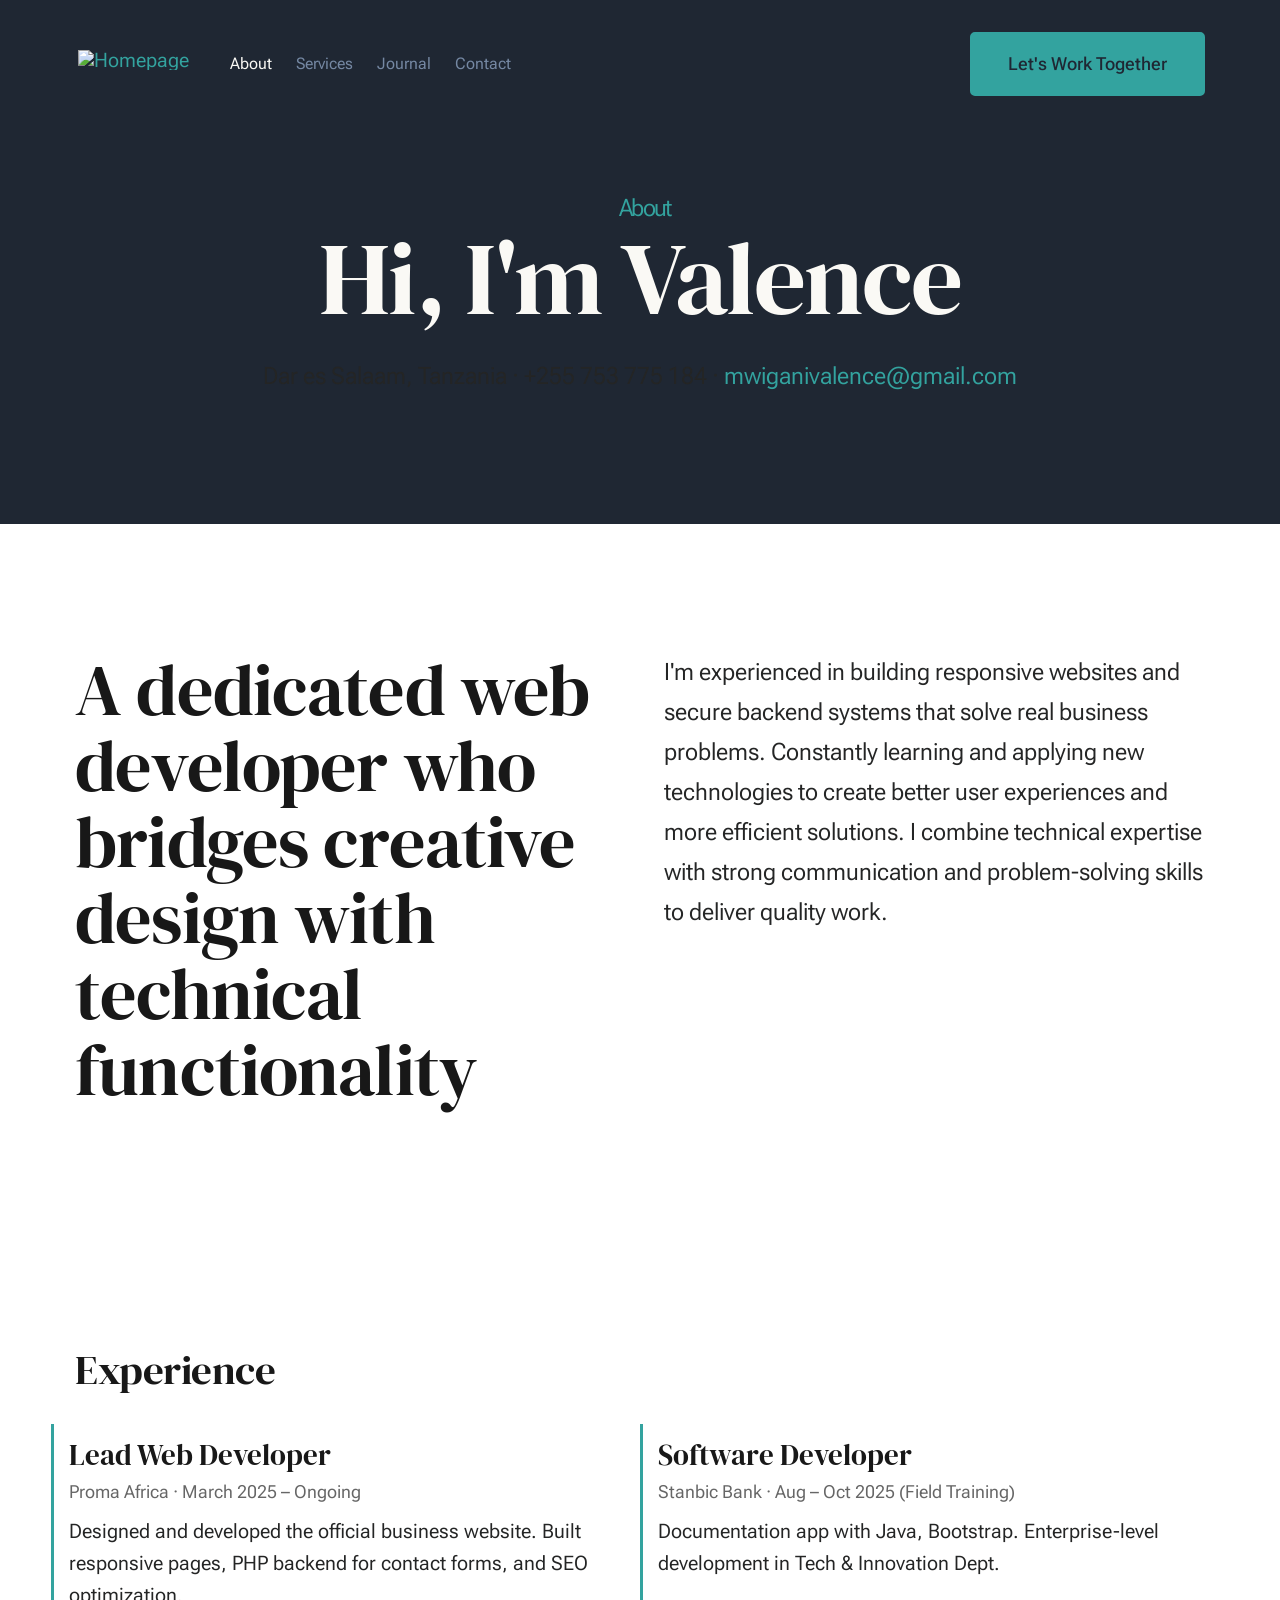
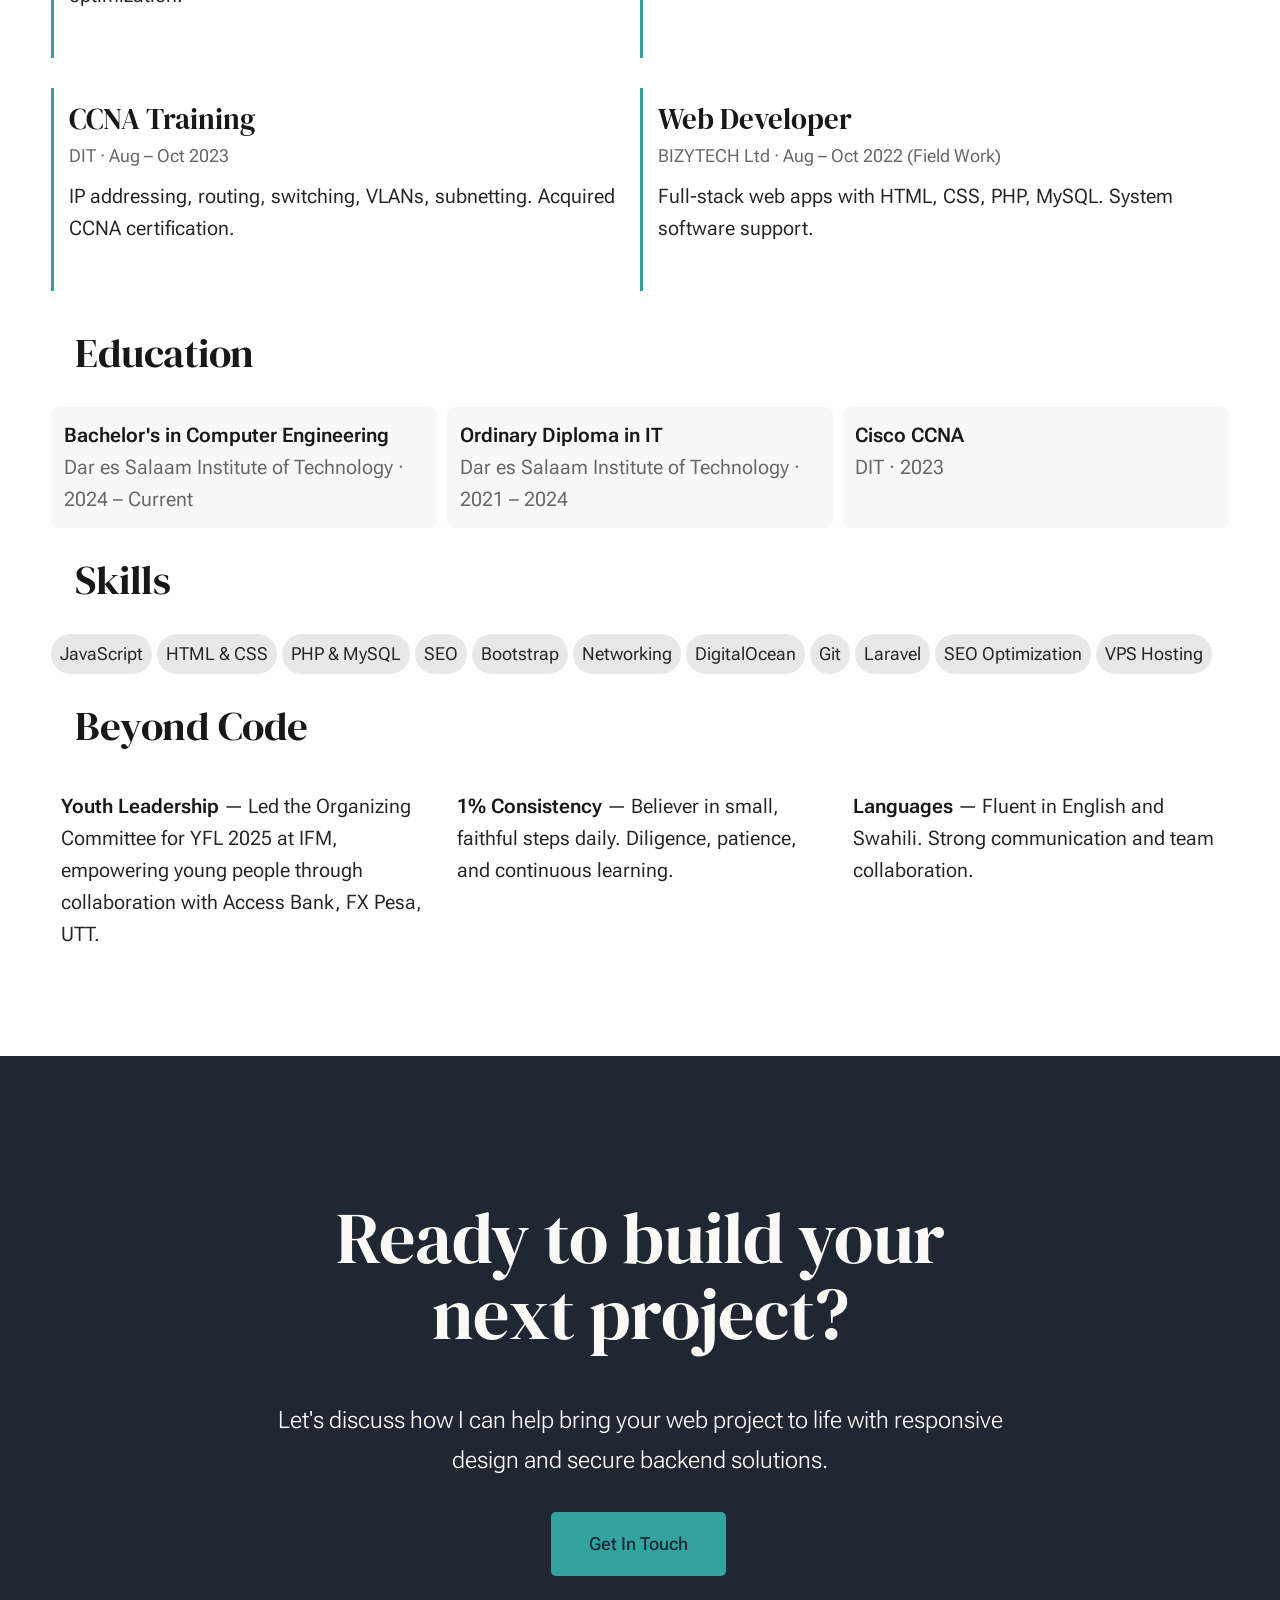
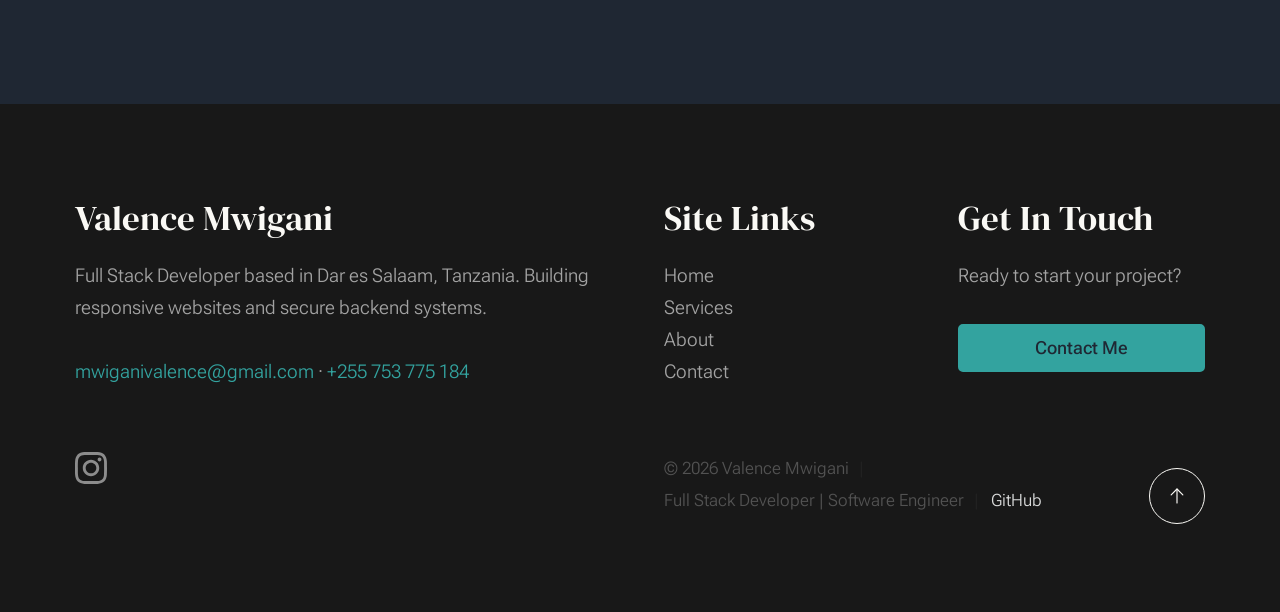
==== about.html @ fb7d16b5 "New template" ====
<!DOCTYPE html>
<html lang="en" class="no-js" >
<head>

    <!--- basic page needs
    ================================================== -->
    <meta charset="utf-8">
    <meta name="viewport" content="width=device-width, initial-scale=1">
    <title>About - Valence Mwigani | Full Stack Developer</title>
    <meta name="description" content="Valence Mwigani - Full Stack Developer. Experience, education, skills, and projects from Dar es Salaam, Tanzania.">

    <script>
        document.documentElement.classList.remove('no-js');
        document.documentElement.classList.add('js');
    </script>

    <!-- CSS
    ================================================== -->
    <link rel="stylesheet" href="css/vendor.css">
    <link rel="stylesheet" href="css/styles.css">

    <!-- favicons
    ================================================== -->
    <link rel="apple-touch-icon" sizes="180x180" href="apple-touch-icon.png">
    <link rel="icon" type="image/png" sizes="32x32" href="favicon-32x32.png">
    <link rel="icon" type="image/png" sizes="16x16" href="favicon-16x16.png">
    <link rel="manifest" href="site.webmanifest">

</head>


<body id="top">


    <!-- preloader
    ================================================== -->
    <div id="preloader">
        <div id="loader" class="dots-fade">
            <div></div>
            <div></div>
            <div></div>
        </div>
    </div>


    <!-- page wrap
    ================================================== -->
    <div id="page" class="s-pagewrap">


        <!-- # site header 
        ================================================== -->
        <header class="s-header">

            <div class="row s-header__inner width-sixteen-col">

                <div class="s-header__block">
                    <div class="s-header__logo">
                        <a class="logo" href="index.html">
                            <img src="images/logo.png" alt="Homepage">
                        </a>
                    </div>

                    <a class="s-header__menu-toggle" href="#0"><span>Menu</span></a>
                </div> <!-- end s-header__block -->

                <nav class="s-header__nav">
    
                    <ul class="s-header__menu-links">
                        <li class="current"><a href="about.html">About</a></li>
                        <li><a href="services.html">Services</a></li>
                        <li><a href="blog.html">Journal</a></li>
                        <li><a href="contact.html">Contact</a></li>
                    </ul> <!-- s-header__menu-links -->

                    <div class="s-header__contact">
                        <a href="contact.html" class="btn btn--primary s-header__contact-btn">Let's Work Together</a>                        
                    </div> <!-- s-header__contact -->
    
                </nav> <!-- end s-header__nav -->

            </div> <!-- end s-header__inner -->

        </header> <!-- end s-header -->


        <!-- # site main content
        ================================================== -->
        <section id="content" class="s-content">

               <section class="s-pageheader pageheader">
                    <div class="row">
                        <div class="column xl-12">
                            <h1 class="page-title">
                                <span class="page-title__small-type text-pretitle">About</span>
                                Hi, I'm Valence
                            </h1>
                            <p class="lead" style="margin-top: 1rem;">Dar es Salaam, Tanzania · +255 753 775 184 · <a href="mailto:mwiganivalence@gmail.com">mwiganivalence@gmail.com</a></p>
                        </div>
                    </div>
               </section> <!-- end pageheader --> 

               <section class="s-pagecontent pagecontent">

                    <div class="row pageintro">
                        <div class="column xl-6 lg-12">
                            <h2 class="text-display-title">A dedicated web developer who bridges creative design with technical functionality</h2>
                        </div>
                        <div class="column xl-6 lg-12 u-flexitem-x-right">
                            <p class="lead">
                            I'm experienced in building responsive websites and secure backend systems that solve real business problems. 
                            Constantly learning and applying new technologies to create better user experiences and more efficient solutions. 
                            I combine technical expertise with strong communication and problem-solving skills to deliver quality work.
                            </p>
                        </div>                       
                    </div> <!-- end pageintro -->   
                    
                    <div class="row pagemedia">
                        <div class="column xl-12">
                            <figure class="page-media">                                
                                <img src="images/thumbs/about/about-1200.jpg" 
                                     srcset="images/thumbs/about/about-2400.jpg 2400w, 
                                             images/thumbs/about/about-1200.jpg 1200w, 
                                             images/thumbs/about/about-600.jpg 600w" sizes="(max-width: 2400px) 100vw, 2400px" alt="">
                            </figure>
                        </div>
                    </div> <!-- end pagemedia -->

                    <div class="row pagemain" style="max-width: 1200px; margin: 0 auto;">
                        <div class="column xl-12"> 

                            <!-- Experience Timeline -->
                            <h2 class="u-add-bottom">Experience</h2>
                            <div class="row" style="gap: 2rem 0;">
                                <div class="column xl-6 lg-12" style="padding: 1.5rem; border-left: 3px solid var(--color-1); margin-bottom: 1rem;">
                                    <h4 style="margin: 0 0 0.5rem;">Lead Web Developer</h4>
                                    <p style="color: #666; font-size: 0.9em; margin: 0 0 0.75rem;">Proma Africa · March 2025 – Ongoing</p>
                                    <p>Designed and developed the official business website. Built responsive pages, PHP backend for contact forms, and SEO optimization.</p>
                                </div>
                                <div class="column xl-6 lg-12" style="padding: 1.5rem; border-left: 3px solid var(--color-1); margin-bottom: 1rem;">
                                    <h4 style="margin: 0 0 0.5rem;">Software Developer</h4>
                                    <p style="color: #666; font-size: 0.9em; margin: 0 0 0.75rem;">Stanbic Bank · Aug – Oct 2025 (Field Training)</p>
                                    <p>Documentation app with Java, Bootstrap. Enterprise-level development in Tech & Innovation Dept.</p>
                                </div>
                                <div class="column xl-6 lg-12" style="padding: 1.5rem; border-left: 3px solid var(--color-1); margin-bottom: 1rem;">
                                    <h4 style="margin: 0 0 0.5rem;">CCNA Training</h4>
                                    <p style="color: #666; font-size: 0.9em; margin: 0 0 0.75rem;">DIT · Aug – Oct 2023</p>
                                    <p>IP addressing, routing, switching, VLANs, subnetting. Acquired CCNA certification.</p>
                                </div>
                                <div class="column xl-6 lg-12" style="padding: 1.5rem; border-left: 3px solid var(--color-1); margin-bottom: 1rem;">
                                    <h4 style="margin: 0 0 0.5rem;">Web Developer</h4>
                                    <p style="color: #666; font-size: 0.9em; margin: 0 0 0.75rem;">BIZYTECH Ltd · Aug – Oct 2022 (Field Work)</p>
                                    <p>Full-stack web apps with HTML, CSS, PHP, MySQL. System software support.</p>
                                </div>
                            </div>

                            <!-- Education -->
                            <h2 class="u-add-bottom" style="margin-top: 3rem;">Education</h2>
                            <div class="row" style="display: flex; flex-wrap: wrap; gap: 1rem;">
                                <div class="column" style="flex: 1; min-width: 250px; padding: 1.25rem; background: #f8f8f8; border-radius: 8px;">
                                    <strong>Bachelor's in Computer Engineering</strong><br>
                                    <span style="color: #666;">Dar es Salaam Institute of Technology · 2024 – Current</span>
                                </div>
                                <div class="column" style="flex: 1; min-width: 250px; padding: 1.25rem; background: #f8f8f8; border-radius: 8px;">
                                    <strong>Ordinary Diploma in IT</strong><br>
                                    <span style="color: #666;">Dar es Salaam Institute of Technology · 2021 – 2024</span>
                                </div>
                                <div class="column" style="flex: 1; min-width: 250px; padding: 1.25rem; background: #f8f8f8; border-radius: 8px;">
                                    <strong>Cisco CCNA</strong><br>
                                    <span style="color: #666;">DIT · 2023</span>
                                </div>
                            </div>

                            <!-- Skills -->
                            <h2 class="u-add-bottom" style="margin-top: 3rem;">Skills</h2>
                            <div class="row" style="display: flex; flex-wrap: wrap; gap: 0.5rem;">
                                <span style="padding: 0.4rem 0.9rem; background: #e8e8e8; border-radius: 999px; font-size: 0.9em;">JavaScript</span>
                                <span style="padding: 0.4rem 0.9rem; background: #e8e8e8; border-radius: 999px; font-size: 0.9em;">HTML & CSS</span>
                                <span style="padding: 0.4rem 0.9rem; background: #e8e8e8; border-radius: 999px; font-size: 0.9em;">PHP & MySQL</span>
                                <span style="padding: 0.4rem 0.9rem; background: #e8e8e8; border-radius: 999px; font-size: 0.9em;">SEO</span>
                                <span style="padding: 0.4rem 0.9rem; background: #e8e8e8; border-radius: 999px; font-size: 0.9em;">Bootstrap</span>
                                <span style="padding: 0.4rem 0.9rem; background: #e8e8e8; border-radius: 999px; font-size: 0.9em;">Networking</span>
                                <span style="padding: 0.4rem 0.9rem; background: #e8e8e8; border-radius: 999px; font-size: 0.9em;">DigitalOcean</span>
                                <span style="padding: 0.4rem 0.9rem; background: #e8e8e8; border-radius: 999px; font-size: 0.9em;">Git</span>
                                <span style="padding: 0.4rem 0.9rem; background: #e8e8e8; border-radius: 999px; font-size: 0.9em;">Laravel</span>
                                <span style="padding: 0.4rem 0.9rem; background: #e8e8e8; border-radius: 999px; font-size: 0.9em;">SEO Optimization</span>
                                <span style="padding: 0.4rem 0.9rem; background: #e8e8e8; border-radius: 999px; font-size: 0.9em;">VPS Hosting</span>
                            </div>

                            <!-- Beyond Code / Hobbies -->
                            <h2 class="u-add-bottom" style="margin-top: 3rem;">Beyond Code</h2>
                            <div class="row" style="display: flex; flex-wrap: wrap; gap: 1rem;">
                                <div class="column" style="flex: 1; min-width: 200px; padding: 1rem;">
                                    <p style="margin: 0;"><strong>Youth Leadership</strong> — Led the Organizing Committee for YFL 2025 at IFM, empowering young people through collaboration with Access Bank, FX Pesa, UTT.</p>
                                </div>
                                <div class="column" style="flex: 1; min-width: 200px; padding: 1rem;">
                                    <p style="margin: 0;"><strong>1% Consistency</strong> — Believer in small, faithful steps daily. Diligence, patience, and continuous learning.</p>
                                </div>
                                <div class="column" style="flex: 1; min-width: 200px; padding: 1rem;">
                                    <p style="margin: 0;"><strong>Languages</strong> — Fluent in English and Swahili. Strong communication and team collaboration.</p>
                                </div>
                            </div>

                        </div> <!-- end grid-block-->
                    </div> <!-- end pagemain -->

               </section> <!-- pagecontent -->

        </section> <!-- s-content-->

        <!-- # cta
        ================================================== -->
        <section id="cta" class="s-cta">

            <div class="row row-x-center text-center">
                <div class="column xl-8 lg-12">

                    <div class="s-cta__content">
                        <h2 class="text-display-title">
                        Ready to build your next project?
                        </h2>
                        <p class="lead">
                        Let's discuss how I can help bring your web project to life with responsive design and secure backend solutions.
                        </p>
                        <a href="contact.html" class="btn btn--primary">Get In Touch</a>
                    </div>

                </div>
            </div>

        </section> <!-- end s-cta -->


        <!-- # footer 
        ================================================== -->
        <footer class="s-footer">
            <div class="row s-footer__content">
                <div class="column xl-6 lg-6 md-12 s-footer__block s-footer__about">                    
                    <h3>Valence Mwigani</h3>
                    <p>
                    Full Stack Developer based in Dar es Salaam, Tanzania. Building responsive websites and secure backend systems.
                    </p>
                    <p><a href="mailto:mwiganivalence@gmail.com">mwiganivalence@gmail.com</a> · <a href="tel:+255753775184">+255 753 775 184</a></p>               
                </div>                
                <div class="column xl-3 lg-6 md-12 s-footer__block s-footer__site-links">
                    <h3>Site Links</h3>
                    <ul class="link-list">
                        <li><a href="index.html">Home</a></li>
                        <li><a href="services.html">Services</a></li>
                        <li><a href="about.html">About</a></li>
                        <li><a href="contact.html">Contact</a></li>
                    </ul>
                </div>
                <div class="column xl-3 lg-6 md-12 tab-12 s-footer__block s-footer__newsletter">
                    <h3>Get In Touch</h3>
                    <p>Ready to start your project?</p>
                    <a href="contact.html" class="btn btn--primary btn--small u-fullwidth">Contact Me</a>
                </div>
            </div>    
            
            <div class="row s-footer__bottom">
                <div class="column xl-6 lg-12">
                    <ul class="s-footer__social social-list">
                        <li>
                            <a href="https://www.instagram.com/phenomvalence?igsh=Y3ZzemV6bm0wOXUx&utm_source=qr" target="_blank" rel="noopener" title="Instagram">
                                <svg xmlns="http://www.w3.org/2000/svg" width="24" height="24" viewBox="0 0 24 24"><path d="M12 2.163c3.204 0 3.584.012 4.85.07 3.252.148 4.771 1.691 4.919 4.919.058 1.265.069 1.645.069 4.849 0 3.205-.012 3.584-.069 4.849-.149 3.225-1.664 4.771-4.919 4.919-1.266.058-1.644.07-4.85.07-3.204 0-3.584-.012-4.849-.07-3.26-.149-4.771-1.699-4.919-4.92-.058-1.265-.07-1.644-.07-4.849 0-3.204.013-3.583.07-4.849.149-3.227 1.664-4.771 4.919-4.919 1.266-.057 1.645-.069 4.849-.069zm0-2.163c-3.259 0-3.667.014-4.947.072-4.358.2-6.78 2.618-6.98 6.98-.059 1.281-.073 1.689-.073 4.948 0 3.259.014 3.668.072 4.948.2 4.358 2.618 6.78 6.98 6.98 1.281.058 1.689.072 4.948.072 3.259 0 3.668-.014 4.948-.072 4.354-.2 6.782-2.618 6.979-6.98.059-1.28.073-1.689.073-4.948 0-3.259-.014-3.667-.072-4.947-.196-4.354-2.617-6.78-6.979-6.98-1.281-.059-1.69-.073-4.949-.073zm0 5.838c-3.403 0-6.162 2.759-6.162 6.162s2.759 6.163 6.162 6.163 6.162-2.759 6.162-6.163c0-3.403-2.759-6.162-6.162-6.162zm0 10.162c-2.209 0-4-1.79-4-4 0-2.209 1.791-4 4-4s4 1.791 4 4c0 2.21-1.791 4-4 4zm6.406-11.845c-.796 0-1.441.645-1.441 1.44s.645 1.44 1.441 1.44c.795 0 1.439-.645 1.439-1.44s-.644-1.44-1.439-1.44z"/></svg>
                                <span class="u-screen-reader-text">Instagram</span>
                            </a>
                        </li>
                    </ul> <!-- end s-footer__social -->
                </div>
                <div class="column xl-6 lg-12">
                    <p class="ss-copyright">
                        <span>© 2026 Valence Mwigani</span> 
                        <span>Full Stack Developer | Software Engineer</span>
                        <span><a href="https://github.com/PHENOMVALENCE" target="_blank" rel="noopener">GitHub</a></span>
                    </p>
                </div>

                <div class="ss-go-top">
                    <a class="smoothscroll" title="Back to Top" href="#top">
                        <svg xmlns="http://www.w3.org/2000/svg" viewBox="0 0 24 24" width="36" height="36" fill="none" stroke="#ffffff" stroke-width="1" stroke-linecap="round" stroke-linejoin="round">&lt;!--!  Atomicons Free 1.00 by @atisalab License - https://atomicons.com/license/ (Icons: CC BY 4.0) Copyright 2021 Atomicons --&gt;<polyline points="17 11 12 6 7 11"></polyline><line x1="12" y1="18" x2="12" y2="6"></line></svg>
                    </a>
                </div> <!-- end ss-go-top -->
            </div>
            
        </footer> <!-- end s-footer -->

    </div> <!-- end page-wrap -->

    <!-- Java Script
    ================================================== -->
    <script src="js/plugins.js"></script>
    <script src="js/main.js"></script>

</body>
</html>
---- css/vendor.css ----
/* ===================================================================
 * Monica Third-party Stylesheets
 * Template Ver. 1.0.0
 * 12-13-2022
 * -------------------------------------------------------------------
 *
 * TOC:
 * # PrismJS
 * # Swiper
 *
 * ------------------------------------------------------------------- */


/* ===================================================================
 * # PrismJS 1.20.0
 *   https://prismjs.com/download.html#themes=prism-okaidia&languages=markup+css+clike+javascript+markup-templating+php 
 *   
 *   okaidia theme for JavaScript, CSS and HTML
 *   Loosely based on Monokai textmate theme by http://www.monokai.nl/
 *   @author ocodia
 * ------------------------------------------------------------------- */
code[class*=language-],
pre[class*=language-] {
  color          : #f8f8f2;
  background     : none;
  text-shadow    : 0 1px rgba(0, 0, 0, 0.3);
  font-family    : var(--font-mono);
  font-size      : calc(var(--text-size) * 0.9444);
  text-align     : left;
  white-space    : pre;
  word-spacing   : normal;
  word-break     : normal;
  word-wrap      : normal;
  line-height    : var(--vspace-1);
  -moz-tab-size  : 4;
  -o-tab-size    : 4;
  tab-size       : 4;
  -webkit-hyphens: none;
  -ms-hyphens    : none;
  hyphens        : none;
}

/* Code blocks */
pre[class*=language-] {
  padding : var(--vspace-0_5) 0 var(--vspace-1);
  margin  : var(--vspace-1) 0;
  overflow: auto;
}

:not(pre)>code[class*=language-],
pre[class*=language-] {
  background: #272822;
}

/* Inline code */
:not(pre)>code[class*=language-] {
  padding    : 0.1em;
  white-space: normal;
}

.token.comment,
.token.prolog,
.token.doctype,
.token.cdata {
  color: slategray;
}

.token.punctuation {
  color: #f8f8f2;
}

.token.namespace {
  opacity: 0.7;
}

.token.property,
.token.tag,
.token.constant,
.token.symbol,
.token.deleted {
  color: #f92672;
}

.token.boolean,
.token.number {
  color: #ae81ff;
}

.token.selector,
.token.attr-name,
.token.string,
.token.char,
.token.builtin,
.token.inserted {
  color: #a6e22e;
}

.token.operator,
.token.entity,
.token.url,
.language-css .token.string,
.style .token.string,
.token.variable {
  color: #f8f8f2;
}

.token.atrule,
.token.attr-value,
.token.function,
.token.class-name {
  color: #e6db74;
}

.token.keyword {
  color: #66d9ef;
}

.token.regex,
.token.important {
  color: #fd971f;
}

.token.important,
.token.bold {
  font-weight: bold;
}

.token.italic {
  font-style: italic;
}

.token.entity {
  cursor: help;
}



/* ===================================================================
 * # Swiper 6.4.5
 *   Most modern mobile touch slider and framework with hardware accelerated transitions
 *   https://swiperjs.com
 *
 *   Copyright 2014-2020 Vladimir Kharlampidi
 *
 *   Released under the MIT License
 *
 *   Released on: December 18, 2020
 * ------------------------------------------------------------------- */
@font-face {
  font-family: "swiper-icons";
  src        : url("data:application/font-woff;charset=utf-8;base64, [base64]//wADZ2x5ZgAAAywAAADMAAAD2MHtryVoZWFkAAABbAAAADAAAAA2E2+eoWhoZWEAAAGcAAAAHwAAACQC9gDzaG10eAAAAigAAAAZAAAArgJkABFsb2NhAAAC0AAAAFoAAABaFQAUGG1heHAAAAG8AAAAHwAAACAAcABAbmFtZQAAA/gAAAE5AAACXvFdBwlwb3N0AAAFNAAAAGIAAACE5s74hXjaY2BkYGAAYpf5Hu/j+W2+MnAzMYDAzaX6QjD6/4//Bxj5GA8AuRwMYGkAPywL13jaY2BkYGA88P8Agx4j+/8fQDYfA1AEBWgDAIB2BOoAeNpjYGRgYNBh4GdgYgABEMnIABJzYNADCQAACWgAsQB42mNgYfzCOIGBlYGB0YcxjYGBwR1Kf2WQZGhhYGBiYGVmgAFGBiQQkOaawtDAoMBQxXjg/wEGPcYDDA4wNUA2CCgwsAAAO4EL6gAAeNpj2M0gyAACqxgGNWBkZ2D4/wMA+xkDdgAAAHjaY2BgYGaAYBkGRgYQiAHyGMF8FgYHIM3DwMHABGQrMOgyWDLEM1T9/w8UBfEMgLzE////P/5//f/V/xv+r4eaAAeMbAxwIUYmIMHEgKYAYjUcsDAwsLKxc3BycfPw8jEQA/[base64]/uznmfPFBNODM2K7MTQ45YEAZqGP81AmGGcF3iPqOop0r1SPTaTbVkfUe4HXj97wYE+yNwWYxwWu4v1ugWHgo3S1XdZEVqWM7ET0cfnLGxWfkgR42o2PvWrDMBSFj/IHLaF0zKjRgdiVMwScNRAoWUoH78Y2icB/yIY09An6AH2Bdu/UB+yxopYshQiEvnvu0dURgDt8QeC8PDw7Fpji3fEA4z/PEJ6YOB5hKh4dj3EvXhxPqH/SKUY3rJ7srZ4FZnh1PMAtPhwP6fl2PMJMPDgeQ4rY8YT6Gzao0eAEA409DuggmTnFnOcSCiEiLMgxCiTI6Cq5DZUd3Qmp10vO0LaLTd2cjN4fOumlc7lUYbSQcZFkutRG7g6JKZKy0RmdLY680CDnEJ+UMkpFFe1RN7nxdVpXrC4aTtnaurOnYercZg2YVmLN/d/gczfEimrE/fs/bOuq29Zmn8tloORaXgZgGa78yO9/cnXm2BpaGvq25Dv9S4E9+5SIc9PqupJKhYFSSl47+Qcr1mYNAAAAeNptw0cKwkAAAMDZJA8Q7OUJvkLsPfZ6zFVERPy8qHh2YER+3i/BP83vIBLLySsoKimrqKqpa2hp6+jq6RsYGhmbmJqZSy0sraxtbO3sHRydnEMU4uR6yx7JJXveP7WrDycAAAAAAAH//wACeNpjYGRgYOABYhkgZgJCZgZNBkYGLQZtIJsFLMYAAAw3ALgAeNolizEKgDAQBCchRbC2sFER0YD6qVQiBCv/H9ezGI6Z5XBAw8CBK/m5iQQVauVbXLnOrMZv2oLdKFa8Pjuru2hJzGabmOSLzNMzvutpB3N42mNgZGBg4GKQYzBhYMxJLMlj4GBgAYow/P/PAJJhLM6sSoWKfWCAAwDAjgbRAAB42mNgYGBkAIIbCZo5IPrmUn0hGA0AO8EFTQAA") format("woff");
  font-weight: 400;
  font-style : normal;
}

:root {
  --swiper-theme-color: #007aff;
}

.swiper-container {
  margin-left : auto;
  margin-right: auto;
  position    : relative;
  overflow    : hidden;
  list-style  : none;
  padding     : 0;
  /* Fix of Webkit flickering */
  z-index     : 1;
}

.swiper-container-vertical>.swiper-wrapper {
  flex-direction: column;
}

.swiper-wrapper {
  position           : relative;
  width              : 100%;
  height             : 100%;
  z-index            : 1;
  display            : flex;
  transition-property: transform;
  box-sizing         : content-box;
}

.swiper-container-android .swiper-slide,
.swiper-wrapper {
  transform: translate3d(0px, 0, 0);
}

.swiper-container-multirow>.swiper-wrapper {
  flex-wrap: wrap;
}

.swiper-container-multirow-column>.swiper-wrapper {
  flex-wrap     : wrap;
  flex-direction: column;
}

.swiper-container-free-mode>.swiper-wrapper {
  transition-timing-function: ease-out;
  margin                    : 0 auto;
}

.swiper-slide {
  flex-shrink        : 0;
  width              : 100%;
  height             : 100%;
  position           : relative;
  transition-property: transform;
}

.swiper-slide-invisible-blank {
  visibility: hidden;
}

/* Auto Height */
.swiper-container-autoheight,
.swiper-container-autoheight .swiper-slide {
  height: auto;
}

.swiper-container-autoheight .swiper-wrapper {
  align-items        : flex-start;
  transition-property: transform, height;
}

/* 3D Effects */
.swiper-container-3d {
  perspective: 1200px;
}

.swiper-container-3d .swiper-wrapper,
.swiper-container-3d .swiper-slide,
.swiper-container-3d .swiper-slide-shadow-left,
.swiper-container-3d .swiper-slide-shadow-right,
.swiper-container-3d .swiper-slide-shadow-top,
.swiper-container-3d .swiper-slide-shadow-bottom,
.swiper-container-3d .swiper-cube-shadow {
  transform-style: preserve-3d;
}

.swiper-container-3d .swiper-slide-shadow-left,
.swiper-container-3d .swiper-slide-shadow-right,
.swiper-container-3d .swiper-slide-shadow-top,
.swiper-container-3d .swiper-slide-shadow-bottom {
  position      : absolute;
  left          : 0;
  top           : 0;
  width         : 100%;
  height        : 100%;
  pointer-events: none;
  z-index       : 10;
}

.swiper-container-3d .swiper-slide-shadow-left {
  background-image: linear-gradient(to left, rgba(0, 0, 0, 0.5), rgba(0, 0, 0, 0));
}

.swiper-container-3d .swiper-slide-shadow-right {
  background-image: linear-gradient(to right, rgba(0, 0, 0, 0.5), rgba(0, 0, 0, 0));
}

.swiper-container-3d .swiper-slide-shadow-top {
  background-image: linear-gradient(to top, rgba(0, 0, 0, 0.5), rgba(0, 0, 0, 0));
}

.swiper-container-3d .swiper-slide-shadow-bottom {
  background-image: linear-gradient(to bottom, rgba(0, 0, 0, 0.5), rgba(0, 0, 0, 0));
}

/* CSS Mode */
.swiper-container-css-mode>.swiper-wrapper {
  overflow          : auto;
  scrollbar-width   : none;
  /* For Firefox */
  -ms-overflow-style: none;
  /* For Internet Explorer and Edge */
}

.swiper-container-css-mode>.swiper-wrapper::-webkit-scrollbar {
  display: none;
}

.swiper-container-css-mode>.swiper-wrapper>.swiper-slide {
  scroll-snap-align: start start;
}

.swiper-container-horizontal.swiper-container-css-mode>.swiper-wrapper {
  -ms-scroll-snap-type: x mandatory;
  scroll-snap-type    : x mandatory;
}

.swiper-container-vertical.swiper-container-css-mode>.swiper-wrapper {
  -ms-scroll-snap-type: y mandatory;
  scroll-snap-type    : y mandatory;
}

:root {
  --swiper-navigation-size   : 44px;
  /*
    --swiper-navigation-color: var(--swiper-theme-color);
    */
}

.swiper-button-prev,
.swiper-button-next {
  position       : absolute;
  top            : 50%;
  width          : calc(var(--swiper-navigation-size) / 44 * 27);
  height         : var(--swiper-navigation-size);
  margin-top     : calc(-1 * var(--swiper-navigation-size) / 2);
  z-index        : 10;
  cursor         : pointer;
  display        : flex;
  align-items    : center;
  justify-content: center;
  color          : var(--swiper-navigation-color, var(--swiper-theme-color));
}

.swiper-button-prev.swiper-button-disabled,
.swiper-button-next.swiper-button-disabled {
  opacity       : 0.35;
  cursor        : auto;
  pointer-events: none;
}

.swiper-button-prev:after,
.swiper-button-next:after {
  font-family   : swiper-icons;
  font-size     : var(--swiper-navigation-size);
  text-transform: none !important;
  letter-spacing: 0;
  text-transform: none;
  font-variant  : initial;
  line-height   : 1;
}

.swiper-button-prev,
.swiper-container-rtl .swiper-button-next {
  left : 10px;
  right: auto;
}

.swiper-button-prev:after,
.swiper-container-rtl .swiper-button-next:after {
  content: "prev";
}

.swiper-button-next,
.swiper-container-rtl .swiper-button-prev {
  right: 10px;
  left : auto;
}

.swiper-button-next:after,
.swiper-container-rtl .swiper-button-prev:after {
  content: "next";
}

.swiper-button-prev.swiper-button-white,
.swiper-button-next.swiper-button-white {
  --swiper-navigation-color: #ffffff;
}

.swiper-button-prev.swiper-button-black,
.swiper-button-next.swiper-button-black {
  --swiper-navigation-color: #000000;
}

.swiper-button-lock {
  display: none;
}

:root {
  /*
    --swiper-pagination-color: var(--swiper-theme-color);
    */
}

.swiper-pagination {
  position  : absolute;
  text-align: center;
  transition: 300ms opacity;
  transform : translate3d(0, 0, 0);
  z-index   : 10;
}

.swiper-pagination.swiper-pagination-hidden {
  opacity: 0;
}

/* Common Styles */
.swiper-pagination-fraction,
.swiper-pagination-custom,
.swiper-container-horizontal>.swiper-pagination-bullets {
  bottom: 10px;
  left  : 0;
  width : 100%;
}

/* Bullets */
.swiper-pagination-bullets-dynamic {
  overflow : hidden;
  font-size: 0;
}

.swiper-pagination-bullets-dynamic .swiper-pagination-bullet {
  transform: scale(0.33);
  position : relative;
}

.swiper-pagination-bullets-dynamic .swiper-pagination-bullet-active {
  transform: scale(1);
}

.swiper-pagination-bullets-dynamic .swiper-pagination-bullet-active-main {
  transform: scale(1);
}

.swiper-pagination-bullets-dynamic .swiper-pagination-bullet-active-prev {
  transform: scale(0.66);
}

.swiper-pagination-bullets-dynamic .swiper-pagination-bullet-active-prev-prev {
  transform: scale(0.33);
}

.swiper-pagination-bullets-dynamic .swiper-pagination-bullet-active-next {
  transform: scale(0.66);
}

.swiper-pagination-bullets-dynamic .swiper-pagination-bullet-active-next-next {
  transform: scale(0.33);
}

.swiper-pagination-bullet {
  width        : 8px;
  height       : 8px;
  display      : inline-block;
  border-radius: 100%;
  background   : #000;
  opacity      : 0.2;
}

button.swiper-pagination-bullet {
  border            : none;
  margin            : 0;
  padding           : 0;
  box-shadow        : none;
  -webkit-appearance: none;
  -moz-appearance   : none;
  appearance        : none;
}

.swiper-pagination-clickable .swiper-pagination-bullet {
  cursor: pointer;
}

.swiper-pagination-bullet-active {
  opacity   : 1;
  background: var(--swiper-pagination-color, var(--swiper-theme-color));
}

.swiper-container-vertical>.swiper-pagination-bullets {
  right    : 10px;
  top      : 50%;
  transform: translate3d(0px, -50%, 0);
}

.swiper-container-vertical>.swiper-pagination-bullets .swiper-pagination-bullet {
  margin : 6px 0;
  display: block;
}

.swiper-container-vertical>.swiper-pagination-bullets.swiper-pagination-bullets-dynamic {
  top      : 50%;
  transform: translateY(-50%);
  width    : 8px;
}

.swiper-container-vertical>.swiper-pagination-bullets.swiper-pagination-bullets-dynamic .swiper-pagination-bullet {
  display   : inline-block;
  transition: 200ms transform, 200ms top;
}

.swiper-container-horizontal>.swiper-pagination-bullets .swiper-pagination-bullet {
  margin: 0 4px;
}

.swiper-container-horizontal>.swiper-pagination-bullets.swiper-pagination-bullets-dynamic {
  left       : 50%;
  transform  : translateX(-50%);
  white-space: nowrap;
}

.swiper-container-horizontal>.swiper-pagination-bullets.swiper-pagination-bullets-dynamic .swiper-pagination-bullet {
  transition: 200ms transform, 200ms left;
}

.swiper-container-horizontal.swiper-container-rtl>.swiper-pagination-bullets-dynamic .swiper-pagination-bullet {
  transition: 200ms transform, 200ms right;
}

/* Progress */
.swiper-pagination-progressbar {
  background: rgba(0, 0, 0, 0.25);
  position  : absolute;
}

.swiper-pagination-progressbar .swiper-pagination-progressbar-fill {
  background      : var(--swiper-pagination-color, var(--swiper-theme-color));
  position        : absolute;
  left            : 0;
  top             : 0;
  width           : 100%;
  height          : 100%;
  transform       : scale(0);
  transform-origin: left top;
}

.swiper-container-rtl .swiper-pagination-progressbar .swiper-pagination-progressbar-fill {
  transform-origin: right top;
}

.swiper-container-horizontal>.swiper-pagination-progressbar,
.swiper-container-vertical>.swiper-pagination-progressbar.swiper-pagination-progressbar-opposite {
  width : 100%;
  height: 4px;
  left  : 0;
  top   : 0;
}

.swiper-container-vertical>.swiper-pagination-progressbar,
.swiper-container-horizontal>.swiper-pagination-progressbar.swiper-pagination-progressbar-opposite {
  width : 4px;
  height: 100%;
  left  : 0;
  top   : 0;
}

.swiper-pagination-white {
  --swiper-pagination-color: #ffffff;
}

.swiper-pagination-black {
  --swiper-pagination-color: #000000;
}

.swiper-pagination-lock {
  display: none;
}

/* Scrollbar */
.swiper-scrollbar {
  border-radius   : 10px;
  position        : relative;
  -ms-touch-action: none;
  background      : rgba(0, 0, 0, 0.1);
}

.swiper-container-horizontal>.swiper-scrollbar {
  position: absolute;
  left    : 1%;
  bottom  : 3px;
  z-index : 50;
  height  : 5px;
  width   : 98%;
}

.swiper-container-vertical>.swiper-scrollbar {
  position: absolute;
  right   : 3px;
  top     : 1%;
  z-index : 50;
  width   : 5px;
  height  : 98%;
}

.swiper-scrollbar-drag {
  height       : 100%;
  width        : 100%;
  position     : relative;
  background   : rgba(0, 0, 0, 0.5);
  border-radius: 10px;
  left         : 0;
  top          : 0;
}

.swiper-scrollbar-cursor-drag {
  cursor: move;
}

.swiper-scrollbar-lock {
  display: none;
}

.swiper-zoom-container {
  width          : 100%;
  height         : 100%;
  display        : flex;
  justify-content: center;
  align-items    : center;
  text-align     : center;
}

.swiper-zoom-container>img,
.swiper-zoom-container>svg,
.swiper-zoom-container>canvas {
  max-width    : 100%;
  max-height   : 100%;
  -o-object-fit: contain;
  object-fit   : contain;
}

.swiper-slide-zoomed {
  cursor: move;
}

/* Preloader */
:root {
  /*
    --swiper-preloader-color: var(--swiper-theme-color);
    */
}

.swiper-lazy-preloader {
  width            : 42px;
  height           : 42px;
  position         : absolute;
  left             : 50%;
  top              : 50%;
  margin-left      : -21px;
  margin-top       : -21px;
  z-index          : 10;
  transform-origin : 50%;
  -webkit-animation: swiper-preloader-spin 1s infinite linear;
  animation        : swiper-preloader-spin 1s infinite linear;
  box-sizing       : border-box;
  border           : 4px solid var(--swiper-preloader-color, var(--swiper-theme-color));
  border-radius    : 50%;
  border-top-color : transparent;
}

.swiper-lazy-preloader-white {
  --swiper-preloader-color: #fff;
}

.swiper-lazy-preloader-black {
  --swiper-preloader-color: #000;
}

@-webkit-keyframes swiper-preloader-spin {
  100% {
    transform: rotate(360deg);
  }
}

@keyframes swiper-preloader-spin {
  100% {
    transform: rotate(360deg);
  }
}

/* a11y */
.swiper-container .swiper-notification {
  position      : absolute;
  left          : 0;
  top           : 0;
  pointer-events: none;
  opacity       : 0;
  z-index       : -1000;
}

.swiper-container-fade.swiper-container-free-mode .swiper-slide {
  transition-timing-function: ease-out;
}

.swiper-container-fade .swiper-slide {
  pointer-events     : none;
  transition-property: opacity;
}

.swiper-container-fade .swiper-slide .swiper-slide {
  pointer-events: none;
}

.swiper-container-fade .swiper-slide-active,
.swiper-container-fade .swiper-slide-active .swiper-slide-active {
  pointer-events: auto;
}

.swiper-container-cube {
  overflow: visible;
}

.swiper-container-cube .swiper-slide {
  pointer-events             : none;
  -webkit-backface-visibility: hidden;
  backface-visibility        : hidden;
  z-index                    : 1;
  visibility                 : hidden;
  transform-origin           : 0 0;
  width                      : 100%;
  height                     : 100%;
}

.swiper-container-cube .swiper-slide .swiper-slide {
  pointer-events: none;
}

.swiper-container-cube.swiper-container-rtl .swiper-slide {
  transform-origin: 100% 0;
}

.swiper-container-cube .swiper-slide-active,
.swiper-container-cube .swiper-slide-active .swiper-slide-active {
  pointer-events: auto;
}

.swiper-container-cube .swiper-slide-active,
.swiper-container-cube .swiper-slide-next,
.swiper-container-cube .swiper-slide-prev,
.swiper-container-cube .swiper-slide-next+.swiper-slide {
  pointer-events: auto;
  visibility    : visible;
}

.swiper-container-cube .swiper-slide-shadow-top,
.swiper-container-cube .swiper-slide-shadow-bottom,
.swiper-container-cube .swiper-slide-shadow-left,
.swiper-container-cube .swiper-slide-shadow-right {
  z-index                    : 0;
  -webkit-backface-visibility: hidden;
  backface-visibility        : hidden;
}

.swiper-container-cube .swiper-cube-shadow {
  position  : absolute;
  left      : 0;
  bottom    : 0px;
  width     : 100%;
  height    : 100%;
  background: #000;
  opacity   : 0.6;
  filter    : blur(50px);
  z-index   : 0;
}

.swiper-container-flip {
  overflow: visible;
}

.swiper-container-flip .swiper-slide {
  pointer-events             : none;
  -webkit-backface-visibility: hidden;
  backface-visibility        : hidden;
  z-index                    : 1;
}

.swiper-container-flip .swiper-slide .swiper-slide {
  pointer-events: none;
}

.swiper-container-flip .swiper-slide-active,
.swiper-container-flip .swiper-slide-active .swiper-slide-active {
  pointer-events: auto;
}

.swiper-container-flip .swiper-slide-shadow-top,
.swiper-container-flip .swiper-slide-shadow-bottom,
.swiper-container-flip .swiper-slide-shadow-left,
.swiper-container-flip .swiper-slide-shadow-right {
  z-index                    : 0;
  -webkit-backface-visibility: hidden;
  backface-visibility        : hidden;
}
---- css/styles.css ----
@charset "UTF-8";
/* =================================================================== 
 * Monica Main Stylesheet
 * Template Ver. 1.0.0
 * 12-13-2022
 * ------------------------------------------------------------------
 *
 * TOC:
 * # SETTINGS
 *		## fonts
 *    	## colors
 *	  	## spacing and typescale
 *		## grid variables
 * # CSS RESET
 * # GRID
 *		## extra large devices
 *		## large devices
 *		## medium devices 
 *		## tablet devices
 *		## mobile devices
 *		## small mobile devices
 *		## additional column stackpoints 
 * # BASE SETUP
 * # UTILITY CLASSES
 * # TYPOGRAPHY 
 *		## additional typography & helper classes
 *		## lists
 *		## media 
 *		## spacing
 * # PRELOADER
 *		## page loaded
 * # FORM 
 *		## style placeholder text
 *		## change autocomplete styles in Chrome
 * # BUTTONS
 * # TABLE
 * # COMPONENTS
 *		## pagination 
 *		## alert box 
 *		## skillbars
 *		## stats tabs
 * # PROJECT-WIDE SHARED STYLES
 *		## list items
 *		## social list
 *		## blog card
 *		## testimonials
 *		## swiper overrides
 * # GRID-BASED LAYOUTS
 *		## grid block
 *		## list grid
 * # PAGE WRAP
 * # SITE HEADER
 *		## logo
 *		## main navigation
 *		## mobile menu toggle
 * # PAGEHEADER & PAGECONTENT
 * # INTRO
 *		## intro content
 *		## intro scroll down
 *		## intro transitions
 * # ABOUT
 * # EXPERTISE
 * # CLIENTS
 *		## clients list
 * # CTA
 * # JOURNAL
 * # FOOTER
 *		## newsletter
 *		## copyright
 *		## go top
 * # BLOG STYLES 
 * # PAGE STYLES 
 *		## services page
 *		## contact page
 *
 * ------------------------------------------------------------------ */


/* ===================================================================
 * # SETTINGS
 *
 *
 * ------------------------------------------------------------------- */

/* ------------------------------------------------------------------- 
 * ## fonts 
 * ------------------------------------------------------------------- */
@import url("https://fonts.googleapis.com/css2?family=DM+Serif+Display&family=Roboto+Flex:opsz,wght@8..144,300;8..144,400;8..144,500;8..144,600&display=swap");

:root {
	--font-1: "Roboto Flex", sans-serif;
	--font-2: "DM Serif Display", Serif;

  /* monospace
   */
	--font-mono: Consolas, "Andale Mono", Courier, "Courier New", monospace;
}

/* ------------------------------------------------------------------- 
 * ## colors
 * ------------------------------------------------------------------- */
:root {
  /* Primary: teal | Secondary: slate | Accent: cream
   */
	--color-1: hsla(178, 52%, 42%, 1);
	--color-2: hsla(215, 25%, 22%, 1);
	--color-3: hsla(45, 33%, 97%, 1);

  /* theme color variations
   */
	--color-1-lightest             : hsla(178, 45%, 95%, 1);
	--color-1-lighter              : hsla(178, 52%, 55%, 1);
	--color-1-light                : hsla(178, 52%, 48%, 1);
	--color-1-dark                 : hsla(178, 52%, 35%, 1);
	--color-1-darker               : hsla(178, 52%, 25%, 1);
	--color-1-darkest              : hsla(178, 52%, 12%, 1);

	--color-2-lightest             : hsla(215, 20%, 55%, 1);
	--color-2-lighter              : hsla(215, 22%, 42%, 1);
	--color-2-light                : hsla(215, 22%, 32%, 1);
	--color-2-dark                 : hsla(215, 25%, 16%, 1);
	--color-2-darker               : hsla(215, 28%, 8%, 1);
	
	--color-3-light                : hsla(45, 33%, 100%, 1);
	--color-3-dark                 : hsla(45, 25%, 92%, 1);
	--color-3-darker               : hsla(45, 20%, 85%, 1);

  /* feedback colors
   * color-error(#ffd1d2), color-success(#c8e675), 
   * color-info(#d7ecfb), color-notice(#fff099)
   */
	--color-error                  : hsla(359, 100%, 91%, 1);
	--color-success                : hsla(76, 69%, 68%, 1);
	--color-info                   : hsla(205, 82%, 91%, 1);
	--color-notice                 : hsla(51, 100%, 80%, 1);
	--color-error-content          : hsla(359, 50%, 50%, 1);
	--color-success-content        : hsla(76, 29%, 28%, 1);
	--color-info-content           : hsla(205, 32%, 31%, 1);
	--color-notice-content         : hsla(51, 30%, 30%, 1);

  /* shades 
   * generated using 
   * Tint & Shade Generator 
   * (https                     ://maketintsandshades.com/)
   */
	--color-black                  : #000000;
	--color-gray-19                : #121212;
	--color-gray-18                : #242525;
	--color-gray-17                : #363737;
	--color-gray-16                : #484949;
	--color-gray-15                : #5b5c5c;
	--color-gray-14                : #6d6e6e;
	--color-gray-13                : #7f8080;
	--color-gray-12                : #919292;
	--color-gray-11                : #a3a5a5;
	--color-gray-10                : #b5b7b7;
	--color-gray-9                 : #bcbebe;
	--color-gray-8                 : #c4c5c5;
	--color-gray-7                 : #cbcdcd;
	--color-gray-6                 : #d3d4d4;
	--color-gray-5                 : #dadbdb;
	--color-gray-4                 : #e1e2e2;
	--color-gray-3                 : #e9e9e9;
	--color-gray-2                 : #f0f1f1;
	--color-gray-1                 : #f8f8f8;
	--color-white                  : #ffffff;

  /* text
   */
	--color-text                   : var(--color-gray-18);
	--color-text-dark              : #181818;
	--color-text-light             : var(--color-gray-14);
	--color-placeholder            : var(--color-gray-12);

  /* link
   */
	--color-link                   : var(--color-1);
	--color-link-hover             : var(--color-2-lighter);
	--color-link-active            : var(--color-2-lighter);

  /* buttons
   */
	--color-btn                    : var(--color-gray-4);
	--color-btn-text               : var(--color-text);
	--color-btn-hover              : var(--color-gray-5);
	--color-btn-hover-text         : var(--color-text);
	--color-btn-primary            : var(--color-1);
	--color-btn-primary-text       : var(--color-2-dark);
	--color-btn-primary-hover      : var(--color-1-light);
	--color-btn-primary-hover-text : var(--color-2-dark);
	--color-btn-stroke             : var(--color-text-dark);
	--color-btn-stroke-text        : var(--color-text-dark);
	--color-btn-stroke-hover       : var(--color-text-dark);
	--color-btn-stroke-hover-text  : var(--color-white);

  /* preloader
   */
	--color-preloader-bg           : var(--color-2-dark);
	--color-loader                 : var(--color-white);
	--color-loader-light           : var(--color-2-light);

  /* others
   */
	--color-body                   : white;
	--color-border                 : rgba(0, 0, 0, .1);
	--border-radius                : 5px;
}

/* ------------------------------------------------------------------- 
 * ## spacing and typescale
 * ------------------------------------------------------------------- */
:root {
  /* spacing
   * base font size: 20px 
   * vertical space unit : 32px
   */
	--base-size        : 62.5%;
	--multiplier       : 1;
	--base-font-size   : calc(2rem * var(--multiplier));
	--space            : calc(3.2rem * var(--multiplier));

  /* vertical spacing 
   */
	--vspace-0_125     : calc(0.125 * var(--space));
	--vspace-0_25      : calc(0.25 * var(--space));
	--vspace-0_375     : calc(0.375 * var(--space));
	--vspace-0_5       : calc(0.5 * var(--space));
	--vspace-0_625     : calc(0.625 * var(--space));
	--vspace-0_75      : calc(0.75 * var(--space));
	--vspace-0_875     : calc(0.875 * var(--space));
	--vspace-1         : calc(var(--space));
	--vspace-1_25      : calc(1.25 * var(--space));
	--vspace-1_5       : calc(1.5 * var(--space));
	--vspace-1_75      : calc(1.75 * var(--space));
	--vspace-2         : calc(2 * var(--space));
	--vspace-2_5       : calc(2.5 * var(--space));
	--vspace-3         : calc(3 * var(--space));
	--vspace-3_5       : calc(3.5 * var(--space));
	--vspace-4         : calc(4 * var(--space));
	--vspace-4_5       : calc(4.5 * var(--space));
	--vspace-5         : calc(5 * var(--space));
	--vspace-5_5       : calc(5.5 * var(--space));
	--vspace-6         : calc(6 * var(--space));
	--vspace-6_5       : calc(6.5 * var(--space));
	--vspace-7         : calc(7 * var(--space));
	--vspace-7_5       : calc(7.5 * var(--space));
	--vspace-8         : calc(8 * var(--space));
	--vspace-8_5       : calc(8.5 * var(--space));
	--vspace-9         : calc(9 * var(--space));
	--vspace-9_5       : calc(9.5 * var(--space));
	--vspace-10        : calc(10 * var(--space));

  /* type scale
   * ratio 1        :2 | base: 20px
   * -------------------------------------------------------
   *
   * --text-huge-3    = (148.60px)
   * --text-huge-2    = (123.83px)
   * --text-huge-1    = (103.20px)
   * --text-display-3 = (86.00px)
   * --text-display-2 = (71.66px)
   * --text-display-1 = (59.72px)
   * --text-xxxl      = (49.77px)
   * --text-xxl       = (41.47px)
   * --text-xl        = (34.56px)
   * --text-lg        = (28.80px)
   * --text-md        = (24.00px)
   * --text-size      = (20.00px) BASE
   * --text-sm        = (16.67px)
   * --text-xs        = (13.89px)
   *
   * ---------------------------------------------------------
   */
	--text-scale-ratio : 1.2;
	--text-size        : var(--base-font-size);
	--text-xs          : calc((var(--text-size) / var(--text-scale-ratio)) / var(--text-scale-ratio));
	--text-sm          : calc(var(--text-xs) * var(--text-scale-ratio));
	--text-md          : calc(var(--text-sm) * var(--text-scale-ratio) * var(--text-scale-ratio));
	--text-lg          : calc(var(--text-md) * var(--text-scale-ratio));
	--text-xl          : calc(var(--text-lg) * var(--text-scale-ratio));
	--text-xxl         : calc(var(--text-xl) * var(--text-scale-ratio));
	--text-xxxl        : calc(var(--text-xxl) * var(--text-scale-ratio));
	--text-display-1   : calc(var(--text-xxxl) * var(--text-scale-ratio));
	--text-display-2   : calc(var(--text-display-1) * var(--text-scale-ratio));
	--text-display-3   : calc(var(--text-display-2) * var(--text-scale-ratio));
	--text-huge-1      : calc(var(--text-display-3) * var(--text-scale-ratio));
	--text-huge-2      : calc(var(--text-huge-1) * var(--text-scale-ratio));
	--text-huge-3      : calc(var(--text-huge-2) * var(--text-scale-ratio));

  /* default button height
   */
	--vspace-btn       : var(--vspace-2);
}

/* on mobile devices below 600px, change the value of '--multiplier' 
 * to adjust the values of base font size and vertical space unit.
 */
@media screen and (max-width: 600px) {
	:root {
		--multiplier: .9375;
	}
}

/* ------------------------------------------------------------------- 
 * ## grid variables
 * ------------------------------------------------------------------- */
:root {
  
  /* widths for rows and containers
   */
	--width-sixteen-cols: 1760px;
	--width-default     : 1320px;
	--width-wide        : 1600px;
	--width-wider       : 1800px;
	--width-narrow      : 1200px;
	--width-narrower    : 1000px;
	--width-narrowest   : 800px;
	--width-full        : 100%;
	--width-grid-max    : var(--width-default);

  /* gutter
   */
	--gutter            : 2.4rem;
}

/* on large screen devices
 */
@media screen and (max-width: 1000px) {
	:root {
		--gutter: 2.2rem;
	}
}

/* on small devices
 */
@media screen and (max-width: 600px) {
	:root {
		--gutter: 1rem;
	}
}



/* ====================================================================
 * # CSS RESET
 *
 *
 * --------------------------------------------------------------------
 * http://meyerweb.com/eric/tools/css/reset/ 
 * v2.0 | 20110126
 * License: none (public domain)
 * -------------------------------------------------------------------- */
html,
body,
div,
span,
applet,
object,
iframe,
h1,
h2,
h3,
h4,
h5,
h6,
p,
blockquote,
pre,
a,
abbr,
acronym,
address,
big,
cite,
code,
del,
dfn,
em,
img,
ins,
kbd,
q,
s,
samp,
small,
strike,
strong,
sub,
sup,
tt,
var,
b,
u,
i,
center,
dl,
dt,
dd,
ol,
ul,
li,
fieldset,
form,
label,
legend,
table,
caption,
tbody,
tfoot,
thead,
tr,
th,
td,
article,
aside,
canvas,
details,
embed,
figure,
figcaption,
footer,
header,
hgroup,
menu,
nav,
output,
ruby,
section,
summary,
time,
mark,
audio,
video {
	margin        : 0;
	padding       : 0;
	border        : 0;
	font-size     : 100%;
	font          : inherit;
	vertical-align: baseline;
}

/* HTML5 display-role reset for older browsers */
article,
aside,
details,
figcaption,
figure,
footer,
header,
hgroup,
menu,
nav,
section {
	display: block;
}

body {
	line-height: 1;
}

ol,
ul {
	list-style: none;
}

blockquote,
q {
	quotes: none;
}

blockquote:before,
blockquote:after,
q:before,
q:after {
	content: "";
	content: none;
}

table {
	border-collapse: collapse;
	border-spacing : 0;
}


/* ===================================================================
 * # GRID v5.0.0
 *
 *
 * -------------------------------------------------------------------
 * - Grid system based on the flex display property.
 *
 * - Grid breakpoints are based on MAXIMUM WIDTH media queries, 
 *   meaning they apply to that one breakpoint and ALL THOSE BELOW IT.
 *
 * - Grid columns without a specified width will automatically layout 
 *   as equal width columns.
 *
 * - On viewports 400px and below, all grid columns will stacked 
 *   vertically
 *
 * ------------------------------------------------------------------- */

/* row 
 */
.row {
	display  : flex;
	flex-flow: row wrap;
	width    : min(92%, var(--width-grid-max));
	margin   : 0 auto;
}

.row .row {
	width       : auto;
	margin-left : calc(var(--gutter) * -1);
	margin-right: calc(var(--gutter) * -1);
}

/* column
 */
.column {
	flex   : 1;
	padding: 0 var(--gutter);
}

.collapse>.column,
.column.collapse {
	padding: 0;
}

/* row utility classes
 */
.row.row-wrap {
	flex-wrap: wrap;
}

.row.row-nowrap {
	flex-wrap: nowrap;
}

.row.row-y-top {
	align-items: flex-start;
}

.row.row-y-bottom {
	align-items: flex-end;
}

.row.row-y-center {
	align-items: center;
}

.row.row-stretch {
	align-items: stretch;
}

.row.row-baseline {
	align-items: baseline;
}

.row.row-x-left {
	justify-content: flex-start;
}

.row.row-x-right {
	justify-content: flex-end;
}

.row.row-x-center {
	justify-content: center;
}

.row.row-center {
	align-items    : center;
	justify-content: center;
}

/* ------------------------- -------------------------------------------
 * ## extra large devices (1201px and above)
 * -------------------------------------------------------------------- */
.xl-1 {
	flex : none;
	width: 8.3333333333%;
}

.xl-2 {
	flex : none;
	width: 16.6666666667%;
}

.xl-3 {
	flex : none;
	width: 25%;
}

.xl-4 {
	flex : none;
	width: 33.3333333333%;
}

.xl-5 {
	flex : none;
	width: 41.6666666667%;
}

.xl-6 {
	flex : none;
	width: 50%;
}

.xl-7 {
	flex : none;
	width: 58.3333333333%;
}

.xl-8 {
	flex : none;
	width: 66.6666666667%;
}

.xl-9 {
	flex : none;
	width: 75%;
}

.xl-10 {
	flex : none;
	width: 83.3333333333%;
}

.xl-11 {
	flex : none;
	width: 91.6666666667%;
}

.xl-12 {
	flex : none;
	width: 100%;
}

/* --------------------------------------------------------------------
 * ## large devices (1001px to 1200px)
 * -------------------------------------------------------------------- */
@media screen and (max-width: 1200px) {
	.lg-1 {
		flex : none;
		width: 8.3333333333%;
	}

	.lg-2 {
		flex : none;
		width: 16.6666666667%;
	}

	.lg-3 {
		flex : none;
		width: 25%;
	}

	.lg-4 {
		flex : none;
		width: 33.3333333333%;
	}

	.lg-5 {
		flex : none;
		width: 41.6666666667%;
	}

	.lg-6 {
		flex : none;
		width: 50%;
	}

	.lg-7 {
		flex : none;
		width: 58.3333333333%;
	}

	.lg-8 {
		flex : none;
		width: 66.6666666667%;
	}

	.lg-9 {
		flex : none;
		width: 75%;
	}

	.lg-10 {
		flex : none;
		width: 83.3333333333%;
	}

	.lg-11 {
		flex : none;
		width: 91.6666666667%;
	}

	.lg-12 {
		flex : none;
		width: 100%;
	}
}

/* --------------------------------------------------------------------
 * ## medium devices (801px to 1000px)
 * -------------------------------------------------------------------- */
@media screen and (max-width: 1000px) {
	.md-1 {
		flex : none;
		width: 8.3333333333%;
	}

	.md-2 {
		flex : none;
		width: 16.6666666667%;
	}

	.md-3 {
		flex : none;
		width: 25%;
	}

	.md-4 {
		flex : none;
		width: 33.3333333333%;
	}

	.md-5 {
		flex : none;
		width: 41.6666666667%;
	}

	.md-6 {
		flex : none;
		width: 50%;
	}

	.md-7 {
		flex : none;
		width: 58.3333333333%;
	}

	.md-8 {
		flex : none;
		width: 66.6666666667%;
	}

	.md-9 {
		flex : none;
		width: 75%;
	}

	.md-10 {
		flex : none;
		width: 83.3333333333%;
	}

	.md-11 {
		flex : none;
		width: 91.6666666667%;
	}

	.md-12 {
		flex : none;
		width: 100%;
	}
}

/* --------------------------------------------------------------------
 * ## tablet devices (601px to 800px)  
 * -------------------------------------------------------------------- */
@media screen and (max-width: 800px) {
	.tab-1 {
		flex : none;
		width: 8.3333333333%;
	}

	.tab-2 {
		flex : none;
		width: 16.6666666667%;
	}

	.tab-3 {
		flex : none;
		width: 25%;
	}

	.tab-4 {
		flex : none;
		width: 33.3333333333%;
	}

	.tab-5 {
		flex : none;
		width: 41.6666666667%;
	}

	.tab-6 {
		flex : none;
		width: 50%;
	}

	.tab-7 {
		flex : none;
		width: 58.3333333333%;
	}

	.tab-8 {
		flex : none;
		width: 66.6666666667%;
	}

	.tab-9 {
		flex : none;
		width: 75%;
	}

	.tab-10 {
		flex : none;
		width: 83.3333333333%;
	}

	.tab-11 {
		flex : none;
		width: 91.6666666667%;
	}

	.tab-12 {
		flex : none;
		width: 100%;
	}
}

/* --------------------------------------------------------------------
 * ## mobile devices (401px to 600px)  
 * -------------------------------------------------------------------- */
@media screen and (max-width: 600px) {
	.row {
		width        : 100%;
		padding-left : 6vw;
		padding-right: 6vw;
	}

	.row .row {
		padding-left : 0;
		padding-right: 0;
	}

	.mob-1 {
		flex : none;
		width: 8.3333333333%;
	}

	.mob-2 {
		flex : none;
		width: 16.6666666667%;
	}

	.mob-3 {
		flex : none;
		width: 25%;
	}

	.mob-4 {
		flex : none;
		width: 33.3333333333%;
	}

	.mob-5 {
		flex : none;
		width: 41.6666666667%;
	}

	.mob-6 {
		flex : none;
		width: 50%;
	}

	.mob-7 {
		flex : none;
		width: 58.3333333333%;
	}

	.mob-8 {
		flex : none;
		width: 66.6666666667%;
	}

	.mob-9 {
		flex : none;
		width: 75%;
	}

	.mob-10 {
		flex : none;
		width: 83.3333333333%;
	}

	.mob-11 {
		flex : none;
		width: 91.6666666667%;
	}

	.mob-12 {
		flex : none;
		width: 100%;
	}
}

/* --------------------------------------------------------------------
 * ## small mobile devices (up to 400px)
 * -------------------------------------------------------------------- */

/* stack columns vertically
 */
@media screen and (max-width: 400px) {
	.row .row {
		margin-left : 0;
		margin-right: 0;
	}

	.column {
		flex        : none;
		width       : 100%;
		margin-left : 0;
		margin-right: 0;
		padding     : 0;
	}
}

/* --------------------------------------------------------------------
 * ## additional column stackpoints 
 * -------------------------------------------------------------------- */
@media screen and (max-width: 900px) {
	.stack-on-900 {
		flex        : none;
		width       : 100%;
		margin-left : 0;
		margin-right: 0;
	}
}

@media screen and (max-width: 700px) {
	.stack-on-700 {
		flex        : none;
		width       : 100%;
		margin-left : 0;
		margin-right: 0;
	}
}

@media screen and (max-width: 550px) {
	.stack-on-550 {
		flex        : none;
		width       : 100%;
		margin-left : 0;
		margin-right: 0;
	}
}


/* ===================================================================
 * # BASE SETUP
 *
 *
 * ------------------------------------------------------------------- */
html {
	font-size : var(--base-size);
	box-sizing: border-box;
}

*,
*::before,
*::after {
	box-sizing: inherit;
}

html,
body {
	height: 100%;
}

body {
	background-color          : var(--color-body);
	-webkit-overflow-scrolling: touch;
	-webkit-text-size-adjust  : 100%;
	-webkit-font-smoothing    : antialiased;
	-moz-osx-font-smoothing   : grayscale;
}

p {
	font-size     : inherit;
	text-rendering: optimizeLegibility;
}

a {
	text-decoration: none;
}

svg,
img,
video {
	max-width: 100%;
	height   : auto;
}

pre {
	overflow: auto;
}

div,
dl,
dt,
dd,
ul,
ol,
li,
h1,
h2,
h3,
h4,
h5,
h6,
pre,
form,
p,
blockquote,
th,
td {
	margin : 0;
	padding: 0;
}

input[type=email],
input[type=number],
input[type=search],
input[type=text],
input[type=tel],
input[type=url],
input[type=password],
textarea {
	-webkit-appearance: none;
	-moz-appearance   : none;
	appearance        : none;
}


/* ===================================================================
 * # UTILITY CLASSES
 *
 *
 * ------------------------------------------------------------------- */

/* flex item alignment classes
 */
.u-flexitem-center {
	margin    : auto;
	align-self: center;
}

.u-flexitem-left {
	margin-right: auto;
	align-self  : center;
}

.u-flexitem-right {
	margin-left: auto;
	align-self : center;
}

.u-flexitem-x-center {
	margin-right: auto;
	margin-left : auto;
}

.u-flexitem-x-left {
	margin-right: auto;
}

.u-flexitem-x-right {
	margin-left: auto;
}

.u-flexitem-y-center {
	align-self: center;
}

.u-flexitem-y-top {
	align-self: flex-start;
}

.u-flexitem-y-bottom {
	align-self: flex-end;
}

/* misc helper classes
 */
.u-screen-reader-text {
	clip             : rect(1px, 1px, 1px, 1px);
	-webkit-clip-path: inset(50%);
	clip-path        : inset(50%);
	height           : 1px;
	width            : 1px;
	margin           : -1px;
	overflow         : hidden;
	padding          : 0;
	border           : 0;
	position         : absolute;
	word-wrap        : normal !important;
}

.u-clearfix:after {
	content: "";
	display: table;
	clear  : both;
}

.u-flex-center {
	align-items    : center;
	justify-content: center;
}

.u-hidden {
	display: none;
}

.u-invisible {
	visibility: hidden;
}

.u-antialiased {
	-webkit-font-smoothing : antialiased;
	-moz-osx-font-smoothing: grayscale;
}

.u-overflow-hidden {
	overflow: hidden;
}

.u-remove-top {
	margin-top: 0;
}

.u-remove-bottom {
	margin-bottom: 0;
}

.u-add-half-bottom {
	margin-bottom: var(--vspace-0_5);
}

.u-add-bottom {
	margin-bottom: var(--vspace-1);
}

.u-no-border {
	border: none;
}

.u-fullwidth {
	width: 100%;
}

.u-pull-left {
	float: left;
}

.u-pull-right {
	float: right;
}


/* ===================================================================
 * # TYPOGRAPHY 
 *
 *
 * ------------------------------------------------------------------- 
 * type scale - ratio 1:2 | base: 20px
 * -------------------------------------------------------------------
 *
 * --text-huge-3    = (148.60px)
 * --text-huge-2    = (123.83px)
 * --text-huge-1    = (103.20px)
 * --text-display-3 = (86.00px)
 * --text-display-2 = (71.66px)
 * --text-display-1 = (59.72px)
 * --text-xxxl      = (49.77px)
 * --text-xxl       = (41.47px)
 * --text-xl        = (34.56px)
 * --text-lg        = (28.80px)
 * --text-md        = (24.00px)
 * --text-size      = (20.00px) BASE
 * --text-sm        = (16.67px)
 * --text-xs        = (13.89px)
 *
 * -------------------------------------------------------------------- */

/* --------------------------------------------------------------------
 * ## base type styles
 * -------------------------------------------------------------------- */
body {
	font-family: var(--font-1);
	font-size  : var(--base-font-size);
	font-weight: 400;
	line-height: var(--vspace-1);
	color      : var(--color-text);
}

/* links
 */
a {
	color     : var(--color-link);
	transition: all 0.3s ease-in-out;
}

a:focus,
a:hover,
a:active {
	color: var(--color-link-hover);
}

a:hover,
a:active {
	outline: 0;
}

/* headings
 */
h1,
h2,
h3,
h4,
h5,
h6,
.h1,
.h2,
.h3,
.h4,
.h5,
.h6 {
	font-family           : var(--font-2);
	font-weight           : 400;
	color                 : var(--color-text-dark);
	font-variant-ligatures: common-ligatures;
	text-rendering        : optimizeLegibility;
}

h1,
.h1 {
	margin-top   : var(--vspace-2_5);
	margin-bottom: var(--vspace-0_75);
}

h2,
.h2,
h3,
.h3,
h4,
.h4 {
	margin-top   : var(--vspace-2);
	margin-bottom: var(--vspace-0_75);
}

h5,
.h5,
h6,
.h6 {
	margin-top   : var(--vspace-1_75);
	margin-bottom: var(--vspace-0_5);
}

h1,
.h1 {
	font-size     : var(--text-display-2);
	line-height   : calc(2.25 * var(--space));
	letter-spacing: -0.015em;
}

@media screen and (max-width: 500px) {

	h1,
	.h1 {
		font-size  : var(--text-xxxl);
		line-height: calc(1.625 * var(--space));
	}
}

h2,
.h2 {
	font-size     : var(--text-xxl);
	line-height   : calc(1.375 * var(--space));
	letter-spacing: -0.012em;
}

h3,
.h3 {
	font-size  : var(--text-xl);
	line-height: calc(1.125 * var(--space));
}

h4,
.h4 {
	font-size  : var(--text-lg);
	line-height: var(--vspace-1);
}

h5,
.h5 {
	font-size  : var(--text-md);
	line-height: var(--vspace-0_875);
}

h6,
.h6 {
	font-family   : var(--font-1);
	font-weight   : 600;
	font-size     : var(--text-sm);
	line-height   : var(--vspace-0_75);
	text-transform: uppercase;
	letter-spacing: 0.3rem;
}

/* emphasis, italic,
 * strong, bold and small text
 */
em,
i,
strong,
b {
	font-size  : inherit;
	line-height: inherit;
}

em,
i {
	font-style: italic;
}

strong,
b {
	font-weight: 600;
	color      : var(--color-text-dark);
}

small {
	font-size  : 80%;
	font-weight: 400;
	line-height: var(--vspace-0_5);
}

/* blockquotes
 */
blockquote {
	margin     : 0 0 var(--vspace-1) 0;
	padding    : var(--vspace-1) var(--vspace-1_5);
	border-left: 2px solid var(--color-text-dark);
	position   : relative;
}

blockquote p {
	font-family: var(--font-1);
	font-weight: 400;
	font-size  : var(--text-lg);
	font-style : normal;
	line-height: var(--vspace-1_25);
	color      : var(--color-text-dark);
	padding    : 0;
}

blockquote cite {
	display    : block;
	font-family: var(--font-1);
	font-weight: 400;
	font-size  : var(--text-sm);
	line-height: var(--vspace-0_75);
	font-style : normal;
}

blockquote cite:before {
	content: "— ";
}

blockquote cite,
blockquote cite a,
blockquote cite a:visited {
	color : var(--color-text-light);
	border: none;
}

@media screen and (max-width: 500px) {
	blockquote {
		padding: var(--vspace-0_75) var(--vspace-0_75);
	}

	blockquote p {
		font-size  : var(--text-md);
		line-height: var(--vspace-1);
	}
}

/* figures
 */
figure img,
p img {
	margin        : 0;
	vertical-align: bottom;
}

figure {
	display     : block;
	margin-left : 0;
	margin-right: 0;
}

figure img+figcaption {
	margin-top: var(--vspace-1);
}

figcaption {
	/* font-style: italic; */
	font-size    : var(--text-sm);
	text-align   : center;
	margin-bottom: 0;
}

/* preformatted, code
 */
var,
kbd,
samp,
code,
pre {
	font-family: var(--font-mono);
}

pre {
	padding   : var(--vspace-0_75) var(--vspace-1) var(--vspace-1);
	background: var(--color-gray-2);
	overflow-x: auto;
}

code {
	font-size    : var(--text-sm);
	line-height  : 1.6rem;
	margin       : 0 0.2rem;
	padding      : calc((var(--vspace-1) - 1.6rem) / 2 - 0.1rem) 0.7rem;
	white-space  : nowrap;
	background   : var(--color-gray-2);
	border       : 1px solid var(--color-gray-5);
	color        : var(--color-text);
	border-radius: 3px;
}

pre>code {
	display    : block;
	white-space: pre;
	line-height: var(--vspace-1);
	padding    : 0;
	margin     : 0;
	border     : none;
}

/* deleted text, abbreviation,
 * & mark text
 */
del {
	text-decoration: line-through;
}

abbr {
	font-family   : var(--font-1);
	font-weight   : 600;
	font-variant  : small-caps;
	text-transform: lowercase;
	letter-spacing: 0.1em;
	color         : var(--color-text-dark);
}

abbr[title],
dfn[title] {
	border-bottom  : 1px dotted;
	cursor         : help;
	text-decoration: none;
}

mark {
	background: var(--color-1-light);
	color     : var(--color-text);
}

/* horizontal rule
 */
hr {
	border      : solid var(--color-border);
	border-width: 0.1rem 0 0;
	clear       : both;
	margin      : var(--vspace-2) 0 calc(var(--vspace-2) - 1px);
	height      : 0;
}

hr.fancy {
	border    : none;
	margin    : var(--vspace-2) 0;
	height    : var(--vspace-1);
	text-align: center;
}

hr.fancy::before {
	content       : "*****";
	letter-spacing: 0.3em;
}

/* --------------------------------------------------------------------
 * ## additional typography & helper classes
 * -------------------------------------------------------------------- */
.lead,
.attention-getter {
	font-family: var(--font-1);
	font-size  : var(--text-md);
	line-height: var(--vspace-1_25);
}

@media screen and (max-width: 800px) {

	.lead,
	.attention-getter {
		font-size  : calc(var(--text-size) * 1.1);
		line-height: calc(1.125 * var(--space));
	}
}

.pull-quote {
	position  : relative;
	padding   : 0;
	margin-top: 0;
	text-align: center;
}

.pull-quote blockquote {
	border     : none;
	margin     : 0 auto;
	max-width  : 62rem;
	padding-top: var(--vspace-2_5);
	position   : relative;
}

.pull-quote blockquote p {
	font-weight: 400;
	color      : var(--color-text-dark);
}

.pull-quote blockquote:before {
	content          : "";
	display          : block;
	height           : var(--vspace-1);
	width            : var(--vspace-1);
	background-repeat: no-repeat;
	background       : center center;
	background-size  : contain;
	background-image : url(../images/icons/icon-quote.svg);
	transform        : translate(-50%, 0, 0);
	position         : absolute;
	top              : var(--vspace-1);
	left             : 50%;
}

.drop-cap:first-letter {
	float         : left;
	font-family   : var(--font-1);
	font-weight   : 600;
	font-size     : calc(3 * var(--space));
	line-height   : 1;
	padding       : 0 0.125em 0 0;
	text-transform: uppercase;
	background    : transparent;
	color         : var(--color-text-dark);
}

.text-center {
	text-align: center;
}

.text-left {
	text-align: left;
}

.text-right {
	text-align: right;
}

/* --------------------------------------------------------------------
 * ## lists
 * -------------------------------------------------------------------- */
ol {
	list-style: decimal;
}

ul {
	list-style: disc;
}

li {
	display: list-item;
}

ol,
ul {
	margin-left: 1.6rem;
}

ul li {
	padding-left: 0.4rem;
}

ul ul,
ul ol,
ol ol,
ol ul {
	margin: 1.6rem 0 1.6rem 1.6rem;
}

ul.disc li {
	display   : list-item;
	list-style: none;
	padding   : 0 0 0 0.8rem;
	position  : relative;
}

ul.disc li::before {
	content       : "";
	display       : inline-block;
	width         : 6px;
	height        : 6px;
	border-radius : 50%;
	background    : var(--color-1);
	position      : absolute;
	left          : -0.8em;
	top           : calc(50% - 4px);
	vertical-align: middle;
}

dt {
	margin: 0;
	color : var(--color-1);
}

dt strong {
	color: var(--color-1);
}

dd {
	margin: 0 0 0 2rem;
}

/* definition list line style 
 */
.lining dt,
.lining dd {
	display: inline;
	margin : 0;
}

.lining dt+dt:before,
.lining dd+dt:before {
	content    : "\a";
	white-space: pre;
}

.lining dd+dd:before {
	content: ", ";
}

.lining dd+dd:before {
	content: ", ";
}

.lining dd:before {
	content    : ": ";
	margin-left: -0.2em;
}

/* definition list dictionary style 
 */
.dictionary-style dt {
	display      : inline;
	counter-reset: definitions;
}

.dictionary-style dt+dt:before {
	content    : ", ";
	margin-left: -0.2em;
}

.dictionary-style dd {
	display          : block;
	counter-increment: definitions;
}

.dictionary-style dd:before {
	content: counter(definitions, decimal) ". ";
}

/* ------------------------------------------------------------------- 
 * ## media 
 * ------------------------------------------------------------------- */

/* floated image
 */
img.u-pull-right {
	margin: var(--vspace-0_5) 0 var(--vspace-0_5) var(--vspace-0_875);
}

img.u-pull-left {
	margin: var(--vspace-0_5) var(--vspace-0_875) var(--vspace-0_5) 0;
}

/* responsive video container
 */
.video-container {
	--aspect-ratio: 16/9;
	position      : relative;
	height        : 0;
	overflow      : hidden;
	padding-bottom: calc(100% / (var(--aspect-ratio)));
}

.video-container iframe,
.video-container object,
.video-container embed,
.video-container video {
	position: absolute;
	top     : 0;
	left    : 0;
	width   : 100%;
	height  : 100%;
}

/* --------------------------------------------------------------------
 * ## spacing
 * -------------------------------------------------------------------- */
fieldset,
button,
.btn {
	margin-bottom: var(--vspace-0_5);
}

input,
textarea,
select,
pre,
blockquote,
figure,
figcaption,
table,
p,
ul,
ol,
dl,
form,
img,
.video-container,
.ss-custom-select {
	margin-bottom: var(--vspace-1);
}



/* ===================================================================
 * # PRELOADER
 * 
 * 
 * -------------------------------------------------------------------
 * - markup:
 *
 * <div id="preloader">
 *     <div id="loader" class="dots-fade">
 *         <div></div>
 *         <div></div>
 *         <div></div>
 *     </div>
 * </div>
 *
 * - loader class:
 * <dots-fade | dots-jump | dots-pulse>
 *
 * ------------------------------------------------------------------- */
#preloader {
	position       : fixed;
	display        : flex;
	flex-flow      : row wrap;
	justify-content: center;
	align-items    : center;
	background     : var(--color-preloader-bg);
	z-index        : 500;
	height         : 100vh;
	width          : 100%;
	opacity        : 1;
	overflow       : hidden;
}

.no-js #preloader {
	display: none;
}

#loader {
	position: relative;
	width   : 4px;
	height  : 4px;
	padding : 0;
	display : inline-block;
}

#loader>div {
	content      : "";
	background   : var(--color-loader);
	width        : 4px;
	height       : 4px;
	position     : absolute;
	top          : 0;
	left         : 0;
	border-radius: 50%;
}

#loader>div:nth-of-type(1) {
	left: 15px;
}

#loader>div:nth-of-type(3) {
	left: -15px;
}

/* dots jump */
.dots-jump>div {
	-webkit-animation      : dots-jump 1.2s infinite ease;
	animation              : dots-jump 1.2s infinite ease;
	-webkit-animation-delay: 0.2s;
	animation-delay        : 0.2s;
}

.dots-jump>div:nth-of-type(1) {
	-webkit-animation-delay: 0.4s;
	animation-delay        : 0.4s;
}

.dots-jump>div:nth-of-type(3) {
	-webkit-animation-delay: 0s;
	animation-delay        : 0s;
}

@-webkit-keyframes dots-jump {
	0% {
		top: 0;
	}

	40% {
		top: -6px;
	}

	80% {
		top: 0;
	}
}

@keyframes dots-jump {
	0% {
		top: 0;
	}

	40% {
		top: -6px;
	}

	80% {
		top: 0;
	}
}

/* dots fade */
.dots-fade>div {
	-webkit-animation      : dots-fade 1.6s infinite ease;
	animation              : dots-fade 1.6s infinite ease;
	-webkit-animation-delay: 0.4s;
	animation-delay        : 0.4s;
}

.dots-fade>div:nth-of-type(1) {
	-webkit-animation-delay: 0.8s;
	animation-delay        : 0.8s;
}

.dots-fade>div:nth-of-type(3) {
	-webkit-animation-delay: 0s;
	animation-delay        : 0s;
}

@-webkit-keyframes dots-fade {
	0% {
		opacity: 1;
	}

	40% {
		opacity: 0.2;
	}

	80% {
		opacity: 1;
	}
}

@keyframes dots-fade {
	0% {
		opacity: 1;
	}

	40% {
		opacity: 0.2;
	}

	80% {
		opacity: 1;
	}
}

/* dots pulse */
.dots-pulse>div {
	-webkit-animation      : dots-pulse 1.2s infinite ease;
	animation              : dots-pulse 1.2s infinite ease;
	-webkit-animation-delay: 0.2s;
	animation-delay        : 0.2s;
}

.dots-pulse>div:nth-of-type(1) {
	-webkit-animation-delay: 0.4s;
	animation-delay        : 0.4s;
}

.dots-pulse>div:nth-of-type(3) {
	-webkit-animation-delay: 0s;
	animation-delay        : 0s;
}

@-webkit-keyframes dots-pulse {
	0% {
		transform: scale(1);
	}

	40% {
		transform: scale(1.3);
	}

	80% {
		transform: scale(1);
	}
}

@keyframes dots-pulse {
	0% {
		transform: scale(1);
	}

	40% {
		transform: scale(1.3);
	}

	80% {
		transform: scale(1);
	}
}

/* ------------------------------------------------------------------- 
 * ## page loaded
 * ------------------------------------------------------------------- */
.ss-loaded #preloader {
	opacity   : 0;
	visibility: hidden;
	transition: all 0.6s 0.9s ease-in-out;
}

.ss-loaded #preloader #loader {
	opacity   : 0;
	transition: opacity 0.6s ease-in-out;
}



/* ===================================================================
 * # FORM 
 *
 *
 * ------------------------------------------------------------------- */
fieldset {
	border : none;
	padding: 0;
}

input[type=email],
input[type=number],
input[type=search],
input[type=text],
input[type=tel],
input[type=url],
input[type=password],
textarea,
select {
	--input-height     : var(--vspace-2);
	--input-line-height: var(--vspace-1);
	--input-vpadding   : calc(((var(--input-height) - var(--input-line-height)) / 2) - 1px);
	display            : block;
	height             : var(--input-height);
	padding            : var(--input-vpadding) calc(2.4rem - 1px);
	border             : 0;
	outline            : 0;
	color              : var(--color-placeholder);
	font-family        : var(--font-1);
	font-size          : var(--text-sm);
	font-size          : calc(var(--text-size) * 0.8889);
	line-height        : var(--input-line-height);
	max-width          : 100%;
	background-color   : var(--color-gray-3);
	border             : 1px solid transparent;
	transition         : all 0.3s ease-in-out;
	border-radius      : var(--border-radius);
}

.ss-custom-select {
	position: relative;
	padding : 0;
}

.ss-custom-select select {
	-webkit-appearance: none;
	-moz-appearance   : none;
	appearance        : none;
	text-indent       : 0.01px;
	text-overflow     : "";
	margin            : 0;
	vertical-align    : middle;
}

.ss-custom-select select option {
	padding-left : 2rem;
	padding-right: 2rem;
}

.ss-custom-select select::-ms-expand {
	display: none;
}

.ss-custom-select::after {
	border-bottom   : 2px solid rgb(0, 0, 0);
	border-right    : 2px solid rgb(0, 0, 0);
	content         : "";
	display         : block;
	height          : 8px;
	width           : 8px;
	margin-top      : -7px;
	pointer-events  : none;
	position        : absolute;
	right           : 2.4rem;
	top             : 50%;
	transition      : all 0.15s ease-in-out;
	transform-origin: 66% 66%;
	transform       : rotate(45deg);
}

textarea {
	min-height: calc(8 * var(--space));
}

input[type=email]:focus,
input[type=number]:focus,
input[type=search]:focus,
input[type=text]:focus,
input[type=tel]:focus,
input[type=url]:focus,
input[type=password]:focus,
textarea:focus,
select:focus {
	color           : var(--color-black);
	background-color: white;
	box-shadow      : 0 0 5px var(--color-1);
	border          : 1px solid var(--color-1-light);
}

label,
legend {
	font-family  : var(--font-1);
	font-weight  : 600;
	font-size    : var(--text-sm);
	line-height  : var(--vspace-0_5);
	margin-bottom: var(--vspace-0_5);
	color        : var(--color-text-dark);
	display      : block;
}

input[type=checkbox],
input[type=radio] {
	display: inline;
}

label>.label-text {
	display    : inline-block;
	margin-left: 1rem;
	font-family: var(--font-1);
	line-height: inherit;
}

label>input[type=checkbox],
label>input[type=radio] {
	margin  : 0;
	position: relative;
	top     : 2px;
}

/* ------------------------------------------------------------------- 
 * ## style placeholder text
 * ------------------------------------------------------------------- */

::-moz-placeholder {
	/* Mozilla Firefox 19+ */
	color  : var(--color-placeholder);
	opacity: 1;
}

:-ms-input-placeholder {
	/* Internet Explorer 10-11 */
	color: var(--color-placeholder);
}

::placeholder {
	/* Most modern browsers support this now. */
	color: var(--color-placeholder);
}

/* ------------------------------------------------------------------- 
 * ## change autocomplete styles in Chrome
 * ------------------------------------------------------------------- */
input:-webkit-autofill,
input:-webkit-autofill:hover,
input:-webkit-autofill:focus,
textarea:-webkit-autofill,
textarea:-webkit-autofill:hover,
textarea:-webkit-autofill:focus,
select:-webkit-autofill,
select:-webkit-autofill:hover,
select:-webkit-autofill:focus {
	-webkit-text-fill-color: var(--color-1);
	-webkit-transition     : background-color 5000s ease-in-out 0s;
	transition             : background-color 5000s ease-in-out 0s;
}

/* ===================================================================
 * # BUTTONS
 *
 *
 * ------------------------------------------------------------------- */
.btn,
button,
input[type=submit],
input[type=reset],
input[type=button] {
	--btn-height           : var(--vspace-btn);
	display                : inline-block;
	font-family            : var(--font-1);
	font-weight            : 500;
	font-size              : calc(var(--text-size) * 0.9);
	height                 : var(--btn-height);
	line-height            : calc(var(--btn-height) - 4px);
	padding                : 0 3.6rem;
	margin                 : 0 0.4rem var(--vspace-0_5) 0;
	color                  : var(--color-btn-text);
	text-decoration        : none;
	text-align             : center;
	white-space            : nowrap;
	cursor                 : pointer;
	transition             : all 0.3s;
	border-radius          : var(--border-radius);
	background-color       : var(--color-btn);
	border                 : 2px solid var(--color-btn);
	-webkit-font-smoothing : antialiased;
	-moz-osx-font-smoothing: grayscale;
}

.btn:focus,
button:focus,
input[type=submit]:focus,
input[type=reset]:focus,
input[type=button]:focus,
.btn:hover,
button:hover,
input[type=submit]:hover,
input[type=reset]:hover,
input[type=button]:hover {
	background-color: var(--color-btn-hover);
	border-color    : var(--color-btn-hover);
	color           : var(--color-btn-hover-text);
	outline         : 0;
}

/* button primary
 */
.btn.btn--primary,
button.btn--primary,
input[type=submit].btn--primary,
input[type=reset].btn--primary,
input[type=button].btn--primary {
	background  : var(--color-btn-primary);
	border-color: var(--color-btn-primary);
	color       : var(--color-btn-primary-text);
}

.btn.btn--primary:focus,
button.btn--primary:focus,
input[type=submit].btn--primary:focus,
input[type=reset].btn--primary:focus,
input[type=button].btn--primary:focus,
.btn.btn--primary:hover,
button.btn--primary:hover,
input[type=submit].btn--primary:hover,
input[type=reset].btn--primary:hover,
input[type=button].btn--primary:hover {
	background  : var(--color-btn-primary-hover);
	border-color: var(--color-btn-primary-hover);
	color       : var(--color-btn-primary-hover-text);
}

/* button modifiers
 */
.btn.u-fullwidth,
button.u-fullwidth {
	width       : 100%;
	margin-right: 0;
}

.btn--small,
button.btn--small {
	--btn-height: calc(var(--vspace-btn) - 1.6rem);
}

.btn--medium,
button.btn--medium {
	--btn-height: calc(var(--vspace-btn) + .8rem);
}

.btn--large,
button.btn--large {
	--btn-height: calc(var(--vspace-btn) + 1.6rem);
}

.btn--stroke,
button.btn--stroke {
	background: transparent !important;
	border    : 2px solid var(--color-btn-stroke);
	color     : var(--color-btn-stroke-text);
}

.btn--stroke:focus,
button.btn--stroke:focus,
.btn--stroke:hover,
button.btn--stroke:hover {
	background: var(--color-btn-stroke-hover) !important;
	border    : 2px solid var(--color-btn-stroke-hover);
	color     : var(--color-btn-stroke-hover-text);
}

/* WhatsApp button - always visible green */
.btn-whatsapp {
	background: #25D366 !important;
	border: 2px solid #25D366 !important;
	color: #fff !important;
}
.btn-whatsapp:hover,
.btn-whatsapp:focus {
	background: #20bd5a !important;
	border-color: #20bd5a !important;
	color: #fff !important;
}

.btn--pill,
button.btn--pill {
	padding-left : 3.2rem !important;
	padding-right: 3.2rem !important;
	border-radius: 1000px !important;
}


/* ===================================================================
 * # TABLE
 *
 *
 * ------------------------------------------------------------------- */
table {
	border-width   : 0;
	width          : 100%;
	max-width      : 100%;
	font-family    : var(--font-1);
	border-collapse: collapse;
}

th,
td {
	padding      : var(--vspace-0_5) 3.2rem calc(var(--vspace-0_5) - 1px);
	text-align   : left;
	border-bottom: 1px solid var(--color-border);
}

th {
	padding    : var(--vspace-0_5) 3.2rem;
	color      : var(--color-text-dark);
	font-family: var(--font-1);
	font-weight: 600;
}

th:first-child,
td:first-child {
	padding-left: 0;
}

th:last-child,
td:last-child {
	padding-right: 0;
}

.table-responsive {
	overflow-x                : auto;
	-webkit-overflow-scrolling: touch;
}



/* ===================================================================
 * # COMPONENTS
 *
 *
 * ------------------------------------------------------------------- */

/* -------------------------------------------------------------------
 * ## pagination 
 * ------------------------------------------------------------------- */
.pgn {
	--pgn-num-height: calc(var(--vspace-1) + .4rem);
	margin          : 0 auto var(--vspace-1);
	text-align      : center;
}

.pgn ul {
	display        : inline-flex;
	flex-flow      : row wrap;
	justify-content: center;
	list-style     : none;
	margin-left    : 0;
	position       : relative;
	padding        : 0 6rem;
}

.pgn ul li {
	margin : 0;
	padding: 0;
}

.pgn__num {
	font-family  : var(--font-1);
	font-weight  : 600;
	font-size    : var(--text-size);
	line-height  : var(--vspace-1);
	display      : block;
	padding      : 0.2rem 1.2rem;
	height       : var(--pgn-num-height);
	margin       : 0.2rem 0.2rem;
	color        : var(--color-text-dark);
	border-radius: var(--border-radius);
	transition   : all, 0.3s, ease-in-out;
}

.pgn__num:focus,
.pgn__num:hover {
	background: var(--color-text-dark);
	color     : var(--color-white);
}

.pgn .current,
.pgn .current:focus,
.pgn .current:hover {
	background: var(--color-text-dark);
	color     : var(--color-white);
}

.pgn .inactive,
.pgn .inactive:focus,
.pgn .inactive:hover {
	opacity: 0.4;
	cursor : default;
}

.pgn__prev,
.pgn__next {
	display        : inline-flex;
	flex-flow      : row wrap;
	justify-content: center;
	align-items    : center;
	height         : var(--pgn-num-height);
	width          : 4.8rem;
	line-height    : var(--vspace-1);
	border-radius  : 4px;
	padding        : 0;
	margin         : 0;
	opacity        : 1;
	font           : 0/0 a;
	text-shadow    : none;
	color          : transparent;
	transition     : all, 0.3s, ease-in-out;
	position       : absolute;
	top            : 50%;
	transform      : translate(0, -50%);
}

.pgn__prev:focus,
.pgn__prev:hover,
.pgn__next:focus,
.pgn__next:hover {
	background: var(--color-text-dark);
}

.pgn__prev svg,
.pgn__next svg {
	height    : 2.4rem;
	width     : 2.4rem;
	transition: all, 0.3s, ease-in-out;
}

.pgn__prev svg path,
.pgn__next svg path {
	fill: var(--color-text-dark);
}

.pgn__prev:focus svg path,
.pgn__prev:hover svg path,
.pgn__next:focus svg path,
.pgn__next:hover svg path {
	fill: white;
}

.pgn__prev {
	left: 0;
}

.pgn__next {
	right: 0;
}

.pgn__prev.inactive,
.pgn__next.inactive {
	opacity: 0.4;
	cursor : default;
}

.pgn__prev.inactive:focus,
.pgn__prev.inactive:hover,
.pgn__next.inactive:focus,
.pgn__next.inactive:hover {
	background-color: transparent;
}

/* ------------------------------------------------------------------- 
 * responsive:
 * pagination
 * ------------------------------------------------------------------- */
@media screen and (max-width: 600px) {
	.pgn ul {
		padding: 0 5.2rem;
	}
}

/* ------------------------------------------------------------------- 
 * ## alert box 
 * ------------------------------------------------------------------- */
.alert-box {
	padding      : var(--vspace-0_75) 4rem var(--vspace-0_75) 3.2rem;
	margin-bottom: var(--vspace-1);
	border-radius: var(--border-radius);
	font-family  : var(--font-1);
	font-weight  : 500;
	font-size    : var(--text-sm);
	line-height  : var(--vspace-0_75);
	opacity      : 1;
	visibility   : visible;
	position     : relative;
}

.alert-box__close {
	position: absolute;
	display : block;
	right   : 1.6rem;
	top     : 1.6rem;
	cursor  : pointer;
	width   : 12px;
	height  : 12px;
}

.alert-box__close::before,
.alert-box__close::after {
	content : "";
	display : inline-block;
	width   : 1px;
	height  : 12px;
	position: absolute;
	top     : 0;
	left    : 5px;
}

.alert-box__close::before {
	transform: rotate(45deg);
}

.alert-box__close::after {
	transform: rotate(-45deg);
}

.alert-box--error {
	background-color: var(--color-error);
	color           : var(--color-error-content);
}

.alert-box--error .alert-box__close::before,
.alert-box--error .alert-box__close::after {
	background-color: var(--color-error-content);
}

.alert-box--success {
	background-color: var(--color-success);
	color           : var(--color-success-content);
}

.alert-box--success .alert-box__close::before,
.alert-box--success .alert-box__close::after {
	background-color: var(--color-success-content);
}

.alert-box--info {
	background-color: var(--color-info);
	color           : var(--color-info-content);
}

.alert-box--info .alert-box__close::before,
.alert-box--info .alert-box__close::after {
	background-color: var(--color-info-content);
}

.alert-box--notice {
	background-color: var(--color-notice);
	color           : var(--color-notice-content);
}

.alert-box--notice .alert-box__close::before,
.alert-box--notice .alert-box__close::after {
	background-color: var(--color-notice-content);
}

.alert-box.hideit {
	opacity   : 0;
	visibility: hidden;
	transition: all 0.5s;
}

/* ------------------------------------------------------------------- 
 * ## skillbars
 * ------------------------------------------------------------------- */
.skill-bars {
	list-style: none;
	margin    : var(--vspace-2) 0 var(--vspace-1);
}

.skill-bars li {
	height       : 0.4rem;
	background   : var(--color-gray-5);
	width        : 100%;
	margin-bottom: calc(var(--vspace-2) - 0.4rem);
	padding      : 0;
	position     : relative;
}

.skill-bars li strong {
	position      : absolute;
	left          : 0;
	top           : calc(var(--vspace-1) * 1.25 * -1);
	font-family   : var(--font-1);
	font-weight   : 600;
	color         : var(--color-text);
	text-transform: uppercase;
	letter-spacing: 0.2em;
	font-size     : var(--text-xs);
	line-height   : var(--vspace-0_75);
}

.skill-bars li .progress {
	background: var(--color-text);
	position  : relative;
	height    : 100%;
}

.skill-bars li .progress span {
	display      : block;
	font-family  : var(--font-1);
	color        : white;
	font-size    : 1rem;
	line-height  : 1;
	background   : var(--color-text);
	padding      : var(--vspace-0_25);
	border-radius: 4px;
	position     : absolute;
	right        : 0;
	top          : calc((var(--vspace-1) + 0.8rem) * -1);
}

.skill-bars li .progress span::after {
	position        : absolute;
	left            : 50%;
	bottom          : -10px;
	margin-left     : -5px;
	width           : 0;
	height          : 0;
	border          : 5px solid transparent;
	border-top-color: var(--color-text, var(--color-black));
	content         : "";
}

.skill-bars li .percent5 {
	width: 5%;
}

.skill-bars li .percent10 {
	width: 10%;
}

.skill-bars li .percent15 {
	width: 15%;
}

.skill-bars li .percent20 {
	width: 20%;
}

.skill-bars li .percent25 {
	width: 25%;
}

.skill-bars li .percent30 {
	width: 30%;
}

.skill-bars li .percent35 {
	width: 35%;
}

.skill-bars li .percent40 {
	width: 40%;
}

.skill-bars li .percent45 {
	width: 45%;
}

.skill-bars li .percent50 {
	width: 50%;
}

.skill-bars li .percent55 {
	width: 55%;
}

.skill-bars li .percent60 {
	width: 60%;
}

.skill-bars li .percent65 {
	width: 65%;
}

.skill-bars li .percent70 {
	width: 70%;
}

.skill-bars li .percent75 {
	width: 75%;
}

.skill-bars li .percent80 {
	width: 80%;
}

.skill-bars li .percent85 {
	width: 85%;
}

.skill-bars li .percent90 {
	width: 90%;
}

.skill-bars li .percent95 {
	width: 95%;
}

.skill-bars li .percent100 {
	width: 100%;
}

/* --------------------------------------------------------------------
 * ## stats tabs
 * -------------------------------------------------------------------- */
.stats-tabs {
	padding: 0;
	margin : var(--vspace-1) 0;
}

.stats-tabs li {
	display     : inline-block;
	margin      : 0 1.6rem var(--vspace-0_5) 0;
	padding     : 0 1.5rem 0 0;
	border-right: 1px solid var(--color-border);
}

.stats-tabs li:last-child {
	margin : 0;
	padding: 0;
	border : none;
}

.stats-tabs li a {
	display    : block;
	font-family: var(--font-1);
	font-size  : var(--text-lg);
	font-weight: 600;
	line-height: var(--vspace-1_5);
	border     : none;
	color      : var(--color-text-dark);
}

.stats-tabs li a:hover {
	color: var(--color-1);
}

.stats-tabs li a em {
	display    : block;
	margin     : 0;
	font-family: var(--font-1);
	font-size  : var(--text-sm);
	line-height: var(--vspace-0_5);
	font-weight: 400;
	font-style : normal;
	color      : var(--color-text-light);
}



/* ===================================================================
 * # PROJECT-WIDE SHARED STYLES
 *
 *
 * ------------------------------------------------------------------- */
.width-sixteen-col {
	--width-grid-max: var(--width-sixteen-cols);
}

.width-narrower {
	--width-grid-max: var(--width-narrower);
}

.text-body-sm {
	font-size  : calc(var(--text-size) * 0.95);
	line-height: calc(0.9375 * var(--space));
}

.text-pretitle {
	font-family: var(--font-1);
	font-size  : var(--text-md);
	line-height: var(--vspace-1);
	color      : var(--color-1);
	transform  : translate(0.2em, 0);
	margin-top : 0;
}

.text-display-title {
	font-size     : var(--text-display-2);
	line-height   : 1.0606;
	letter-spacing: -0.012em;
	color         : var(--color-text-dark);
	margin-top    : 0;
	margin-bottom : var(--vspace-1_5);
}

/* ------------------------------------------------------------------- 
 * ## list items
 * ------------------------------------------------------------------- */
.list-items.show-ctr {
	counter-reset: ctr;
}

.show-ctr .list-items__item-header {
	display      : flex;
	margin-bottom: var(--vspace-0_75);
	align-items  : baseline;
}

.show-ctr .list-items__item-header .list-items__item-title,
.show-ctr .list-items__item-header .list-items__item-small-title {
	margin: 0;
}

.show-ctr .list-items__item-header::before {
	content          : counter(ctr, decimal-leading-zero) ".";
	counter-increment: ctr;
	display          : block;
	font-family      : var(--font-1);
	font-weight      : 500;
	font-size        : 1.1em;
	line-height      : 1;
	color            : var(--color-1);
	margin-right     : var(--vspace-0_25);
	margin-bottom    : var(--vspace-0_25);
}

.list-items__item.u-remove-bottom {
	margin-bottom: 0;
}

.list-items__item-title,
.list-items__item-small-title {
	color     : var(--color-text-dark);
	margin-top: 0;
}

.list-items__item-icon {
	display         : inline-block;
	margin-bottom   : var(--vspace-0_5);
	display         : flex;
	justify-content : center;
	align-items     : center;
	height          : var(--vspace-2);
	width           : var(--vspace-2);
	border-radius   : 50%;
	background-color: var(--color-3);
	box-shadow      : 0 1px 1px rgba(0, 0, 0, 0.03), 0 2px 2px rgba(0, 0, 0, 0.03), 0 4px 4px rgba(0, 0, 0, 0.03);
}

.list-items__item-icon svg {
	height: var(--vspace-1);
	width : var(--vspace-1);
}

.list-items__item-icon svg path {
	fill: var(--color-1);
}

/* ------------------------------------------------------------------- 
 * ## social list
 * ------------------------------------------------------------------- */
.social-list {
	display    : flex;
	align-items: center;
	list-style : none;
	margin     : 0;
}

.social-list li {
	padding-left: 0;
	margin-right: 1.2rem;
}

.social-list li:last-child {
	margin-right: 0;
}

.social-list a {
	display    : flex;
	align-items: center;
}

.social-list a:focus svg path,
.social-list a:hover svg path {
	fill: var(--color-3);
}

.social-list svg {
	height: var(--vspace-1);
	width : var(--vspace-1);
}

.social-list svg path,
.social-list svg circle {
	fill      : rgba(255, 255, 255, 0.5);
	transition: all 0.5s;
}

/* ------------------------------------------------------------------- 
 * ## blog card
 * ------------------------------------------------------------------- */
.blog-card__header {
	margin-bottom: var(--vspace-0_75);
}

.blog-card__cat-links {
	font-size: var(--text-sm);
}

.blog-card__cat-links a {
	color: var(--color-1);
}

.blog-card__title {
	margin     : 0;
	line-height: 1.1574;
}

.blog-card__title a {
	color: var(--color-text-dark);
}

/* --------------------------------------------------------------------
 * ## testimonials
 * -------------------------------------------------------------------- */
.s-testimonials {
	padding-top     : var(--vspace-4);
	padding-bottom  : var(--vspace-3);
	background-color: var(--color-3);
}

.s-testimonials__header {
	margin-bottom: var(--vspace-1);
}

.s-testimonials__header .text-pretitle {
	margin-bottom: var(--vspace-0_125);
}

.s-testimonials__header h3 {
	margin-top: 0;
}

.s-testimonials .testimonials {
	margin: 0;
}

.testimonials {
	margin-top: var(--vspace-3);
	position  : relative;
}

.testimonials__slider {
	padding-bottom: var(--vspace-2_5);
}

.testimonials__author {
	display      : inline-block;
	min-height   : var(--vspace-2);
	margin-bottom: var(--vspace-0_625);
	padding-left : calc(2.25 * var(--space));
	position     : relative;
}

.testimonials__avatar {
	width        : var(--vspace-1_75);
	height       : var(--vspace-1_75);
	border-radius: 100%;
	outline      : none;
	position     : absolute;
	top          : 0;
	left         : 0;
}

.testimonials__cite {
	display: block;
}

.testimonials__cite strong,
.testimonials__cite span {
	font-style: normal;
	transition: all 0.3s ease-in-out;
}

.testimonials__cite strong {
	font-size  : calc(var(--text-size) * 0.9);
	font-weight: 500;
	line-height: var(--vspace-0_75);
	color      : var(--color-text-dark);
}

.testimonials__cite span {
	display    : block;
	font-size  : var(--text-xs);
	font-weight: 400;
	line-height: var(--vspace-0_5);
	color      : var(--color-text-light);
}

/* ------------------------------------------------------------------- 
 * ## swiper overrides
 * ------------------------------------------------------------------- */
.swiper-container .swiper-pagination-bullets .swiper-pagination-bullet {
	margin: 0 1.2rem;
}

.swiper-container .swiper-pagination-bullet {
	width     : 8px;
	height    : 8px;
	background: var(--color-gray-12);
	opacity   : 1;
}

.swiper-container .swiper-pagination-bullet-active {
	background: var(--color-gray-19);
	opacity   : 1;
}

.swiper-container .swiper-pagination-bullet:only-child {
	visibility: hidden;
}

/* ------------------------------------------------------------------- 
 * responsive:
 * project-wide and shared styles
 * ------------------------------------------------------------------- */
@media screen and (max-width: 1200px) {
	.text-display-title {
		font-size: clamp(4rem, 8vw, var(--text-display-2));
	}
}

@media screen and (max-width: 800px) {
	.testimonials__slide {
		text-align: center;
	}

	.testimonials__cite {
		text-align: left;
	}
}

@media screen and (max-width: 500px) {
	.text-pretitle {
		font-size  : var(--text-size);
		line-height: var(--vspace-0_75);
	}

	.show-ctr .list-items__item-header::before {
		font-size   : 0.9em;
		margin-right: var(--vspace-0_125);
	}
}



/* ===================================================================
 * # GRID-BASED LAYOUTS
 *
 *
 * ------------------------------------------------------------------- */

/* --------------------------------------------------------------------
 * ## grid block
 * -------------------------------------------------------------------- */
.grid-block {
	--col                : 12;
	--grid-gap-h         : calc(var(--gutter) * 2);
	--grid-gap-v         : var(--vspace-1);
	display              : grid;
	grid-template-columns: repeat(var(--col), [col] 1fr);
	-moz-column-gap      : var(--grid-gap-h);
	column-gap           : var(--grid-gap-h);
	row-gap              : var(--grid-gap-v);
}

.grid-block.no-h-gutter {
	--grid-gap-h: 0;
}

.grid-block.no-v-gutter {
	--grid-gap-h: 0;
}

.grid-block .grid-full {
	grid-column: 1/-1;
}

.grid-section-split {
	--col             : 16;
	grid-template-rows: auto 1fr;
}

.grid-section-split__header {
	grid-column: 1/span 6;
	grid-row   : 1/2;
	align-self : start;
}

.grid-section-split__header>* {
	width: min(55rem, 95%);
}

.grid-section-split__primary {
	grid-column: 9/span 8;
	grid-row   : 1/3;
	margin-top : var(--vspace-1);
}

.grid-section-split__bottom {
	grid-column: 1/span 4;
	grid-row   : 2;
}

/* ------------------------------------------------------------------- 
 * ## list grid
 * ------------------------------------------------------------------- */
.grid-list-items {
	--gap                : calc(var(--gutter) * 2);
	--min-width          : 360px;
	display              : grid;
	grid-template-columns: repeat(auto-fit, minmax(min(var(--min-width), 100%), 1fr));
	-moz-column-gap      : var(--gap);
	column-gap           : var(--gap);
}

.grid-list-items__item {
	margin-bottom: var(--vspace-0_5);
}

/* ------------------------------------------------------------------- 
 * responsive:
 * grid layouts
 * ------------------------------------------------------------------- */
@media screen and (max-width: 1600px) {
	.grid-section-split__header {
		grid-column: 1/span 8;
	}

	.grid-section-split__primary {
		grid-column: 9/span 8;
	}

	.grid-section-split__bottom {
		grid-column: 1/span 4;
	}
}

@media screen and (max-width: 1200px) {
	.grid-section-split__header {
		grid-column: 1/-1;
	}

	.grid-section-split__header>* {
		width: auto;
	}

	.grid-section-split__primary {
		grid-column: 1/-1;
		grid-row   : auto;
		margin-top : 0;
	}

	.grid-section-split__bottom {
		grid-column: 1/-1;
		grid-row   : auto;
	}
}

@media screen and (max-width: 800px) {
	.grid-block {
		--col: 8;
	}
}

@media screen and (max-width: 600px) {
	.grid-block {
		--col: 4;
	}
}



/* ===================================================================
 * # PAGE WRAP
 *
 *
 * ------------------------------------------------------------------- */
.s-pagewrap {
	display       : flex;
	flex-direction: column;
	min-height    : 100%;
	overflow      : hidden;
	position      : relative;
}


/* ===================================================================
 * # SITE HEADER
 *
 *
 * ------------------------------------------------------------------- */
.s-header {
	--header-height: 80px;
	--logo-width   : 9.6rem;
	--box-shadow   : 0 1px 1px rgba(0, 0, 0, 0.02),
		             0 2px 2px rgba(0, 0, 0, 0.02),
		             0 4px 4px rgba(0, 0, 0, 0.02),
		             0 8px 8px rgba(0, 0, 0, 0.02);
	--box-shadow-2:  0 2px 2px rgba(0, 0, 0, 0.03),
		             0 4px 4px rgba(0, 0, 0, 0.03),
		             0 8px 8px rgba(0, 0, 0, 0.03),
		              16px 16px rgba(0, 0, 0, 0.03);
	z-index         : 100;
	background-color: transparent;
	height          : var(--header-height);
	width           : 100%;
	position        : absolute;
	top             : var(--vspace-0_75);
	left            : 0;
}

.s-header__inner {
	height     : var(--header-height);
	align-items: center;
	padding    : 0 var(--gutter);
}

.s-header__block {
	z-index : 101;
	position: relative;
}

/* --------------------------------------------------------------------
 * ## logo
 * -------------------------------------------------------------------- */
.s-header__logo {
	z-index    : 3;
	line-height: 1;
	transform  : translate(0.3rem, -0.2em);
}

.s-header__logo a {
	display: block;
	margin : 0;
	padding: 0;
	outline: 0;
	border : none;
}

.s-header__logo img {
	width         : var(--logo-width);
	margin        : 0;
	vertical-align: bottom;
}

/* --------------------------------------------------------------------
 * ## main navigation
 * -------------------------------------------------------------------- */
.s-header__nav {
	margin-left    : var(--vspace-1);
	display        : flex;
	flex           : 1 1 0%;
	align-items    : center;
	justify-content: space-between;
}

.s-header__menu-links {
	list-style: none;
	display   : inline-flex;
	flex-flow : row nowrap;
	margin    : 0 4rem 0 0;
	padding   : 0;
}

.s-header__menu-links li {
	padding-left: 0;
}

.s-header__menu-links a {
	display            : block;
	font-family        : var(--font-1);
	font-weight        : 400;
	font-size          : 1.6rem;
	line-height        : var(--vspace-1);
	color              : var(--color-2-lightest);
	padding            : 0 1.2rem;
	transition-property: color, background-color;
}

.s-header__menu-links a:focus,
.s-header__menu-links a:hover {
	color: var(--color-3);
}

.s-header__menu-links .current a {
	color: var(--color-3);
}

/* header contact button
 */
.s-header__contact-btn {
	margin: 0;
}

/* --------------------------------------------------------------------
 * ## mobile menu toggle
 * -------------------------------------------------------------------- */
.s-header__menu-toggle {
	--toggle-block-width: 44px;
	--toggle-line-width : 28px;
	--toggle-line-height: 1px;

	display             : none;
	width               : var(--toggle-block-width);
	height              : var(--toggle-block-width);
	position            : absolute;
	top                 : calc((var(--header-height) - var(--toggle-block-width)) / 2);
	right               : calc(var(--gutter) * 2);
}

.s-header__menu-toggle span {
	display         : block;
	background-color: var(--color-3);
	width           : var(--toggle-line-width);
	height          : var(--toggle-line-height);
	margin-top      : -1px;
	font            : 0/0 a;
	text-shadow     : none;
	color           : transparent;
	transition      : all 0.5s;
	position        : absolute;
	right           : calc((var(--toggle-block-width) - var(--toggle-line-width)) / 2);
	top             : 50%;
	bottom          : auto;
	left            : auto;
}

.s-header__menu-toggle span::before,
.s-header__menu-toggle span::after {
	content         : "";
	width           : 100%;
	height          : 100%;
	background-color: inherit;
	transition      : all 0.5s;
	position        : absolute;
	left            : 0;
}

.s-header__menu-toggle span::before {
	top: -10px;
}

.s-header__menu-toggle span::after {
	bottom: -10px;
}

/* is clicked 
 */
.s-header__menu-toggle.is-clicked span {
	background-color: rgba(255, 255, 255, 0);
	transition      : all 0.1s;
}

.s-header__menu-toggle.is-clicked span::before,
.s-header__menu-toggle.is-clicked span::after {
	background-color: var(--color-3);
}

.s-header__menu-toggle.is-clicked span::before {
	top      : 0;
	transform: rotate(135deg);
}

.s-header__menu-toggle.is-clicked span::after {
	bottom   : 0;
	transform: rotate(225deg);
}

/* ------------------------------------------------------------------- 
 * responsive:
 * site-header
 * ------------------------------------------------------------------- */
@media screen and (max-width: 900px) {
	.s-header {
		--logo-width: 10rem;
		top         : var(--vspace-0_25);
	}

	.s-header__inner {
		width  : 100%;
		margin : 0;
		padding: 0;
	}

	.s-header__block {
		width        : 100%;
		height       : var(--header-height);
		box-shadow   : var(--box-shadow);
		border-bottom: 1px solid rgba(255, 255, 255, 0.05);
	}

	.s-header__logo {
		position : absolute;
		left     : calc(var(--gutter) * 2 + 1.5%);
		top      : 50%;
		transform: translate(0, -50%);
	}

	.s-header__nav {
		display         : block;
		width           : 100%;
		transform       : scaleY(0);
		transform-origin: center top;
		background-color: var(--color-2-dark);
		box-shadow      : var(--box-shadow-2);
		border-bottom   : 1px solid rgba(255, 255, 255, 0.05);
		padding-top     : calc(var(--header-height) + var(--vspace-3));
		padding-right   : calc(var(--gutter) + 4.4vw);
		padding-left    : calc(var(--gutter) + 4.4vw);
		padding-bottom  : 4.4rem;
		margin          : 0;
		position        : absolute;
		top             : calc(var(--vspace-1_5) * -1);
		left            : 0;
	}

	.s-header__nav a:not(.btn) {
		display    : inline-block;
		font-size  : var(--text-md);
		line-height: 1;
		padding    : var(--vspace-0_5) 0;
	}

	.s-header__menu-links,
	.s-header__contact {
		margin    : 0;
		transform : translateY(-2rem);
		opacity   : 0;
		visibility: hidden;
	}

	.s-header__menu-links {
		display      : block;
		margin-bottom: var(--vspace-1);
	}

	.s-header__contact {
		margin-top: var(--vspace-1_5);
	}

	.s-header__contact .btn {
		width : 100%;
		margin: 0;
	}

	.s-header__menu-toggle {
		display: block;
	}

	.menu-is-open .s-header {
		height: auto;
	}

	.menu-is-open .s-header__block {
		box-shadow: none;
	}

	.menu-is-open .s-header__nav {
		transform       : scaleY(1);
		transition      : transform 0.4s cubic-bezier(0.215, 0.61, 0.355, 1);
		transition-delay: 0s;
	}

	.menu-is-open .s-header__menu-links,
	.menu-is-open .s-header__contact {
		transform       : translateY(0);
		opacity         : 1;
		visibility      : visible;
		transition      : all 0.6s cubic-bezier(0.215, 0.61, 0.355, 1);
		transition-delay: 0.3s;
	}
}

@media screen and (max-width: 600px) {
	.s-header__logo {
		left: calc(var(--gutter) * 2 + 1vw);
	}

	.s-header__nav a:not(.btn) {
		font-size: var(--text-size);
		padding  : var(--vspace-0_5) 0;
	}

	.s-header__menu-toggle {
		right: calc(var(--gutter) * 2 + 0.4rem);
	}
}

@media screen and (max-width: 400px) {
	.s-header__nav {
		padding-right: 7vw;
		padding-left : 7vw;
	}

	.s-header__nav a:not(.btn) {
		font-size: var(--text-size);
	}
}



/* ===================================================================
 * # PAGEHEADER & PAGECONTENT
 *
 *
 * ------------------------------------------------------------------- */
.s-pageheader {
	padding-top     : var(--vspace-6);
	padding-bottom  : var(--vspace-3);
	background-color: var(--color-2-dark);
	text-align      : center;
}

.s-pageheader .page-title {
	margin-top : 0;
	font-size  : clamp(5.2rem, 10vw, var(--text-huge-1));
	line-height: 1.0465;
	color      : var(--color-3);
}

.s-pageheader .page-title__small-type {
	display      : block;
	margin-bottom: 0;
}

.s-pagecontent {
	padding-top   : var(--vspace-4);
	padding-bottom: var(--vspace-3);
}

.s-pagecontent .pageintro {
	margin-bottom: var(--vspace-2_5);
}

.s-pagecontent .pageintro h1,
.s-pagecontent .pageintro h2 {
	margin-top   : 0;
	margin-bottom: var(--vspace-1_5);
}

.s-pagecontent .pagination {
	margin-top: var(--vspace-2);
}

/* ------------------------------------------------------------------- 
 * responsive:
 * pageheader & pagecontent
 * ------------------------------------------------------------------- */
@media screen and (max-width: 1200px) {

	.s-pagecontent .pageintro h1,
	.s-pagecontent .pageintro h2 {
		text-align: center;
	}
}

@media screen and (max-width: 800px) {
	.s-pageheader {
		padding-top   : var(--vspace-5);
		padding-bottom: var(--vspace-2);
	}

	.s-pagecontent .pageintro {
		margin-bottom: var(--vspace-1_5);
	}
}

@media screen and (max-width: 600px) {
	.s-pagecontent {
		padding-top: var(--vspace-3);
	}
}



/* ===================================================================
 * # INTRO
 *
 *
 * ------------------------------------------------------------------- */
.s-intro {
	--content-padding-top   : max(20rem, 18vh);
	--content-padding-bottom: 10.8rem;
	--content-min-height    : calc(var(--vspace-1) * 27);
	z-index                 : 2;
	background-color        : var(--color-2-dark);
	background              : linear-gradient(20deg, hsl(130deg, 8%, 14%) 40%, hsl(0deg, 0%, 13%) 100%);
	width                   : 100%;
	height                  : max(var(--content-min-height), 100vh);
	overflow                : hidden;
	position                : relative;
}

/* --------------------------------------------------------------------
 * ## intro content
 * -------------------------------------------------------------------- */
.s-intro__content {
	z-index       : 2;
	align-items   : center;
	height        : 100%;
	color         : var(--color-3);
	padding-top   : var(--content-padding-top);
	padding-bottom: var(--content-padding-bottom);
	position      : relative;
}

.s-intro__content-inner {
	--col       : 16;
	--grid-gap-v: var(--vspace-0_5);
}

.s-intro__content-text {
	z-index    : 2;
	grid-column: 1/span 11;
	margin-top : var(--vspace-1);
}

.s-intro__content-pretitle {
	margin-bottom: var(--vspace-0_125);
	padding-left : 10rem;
	color        : var(--color-3);
	transform    : translate(-9.6rem, 0);
	position     : relative;
}

.s-intro__content-pretitle::before {
	content         : "";
	display         : block;
	width           : 8rem;
	height          : 1px;
	background-color: var(--color-1);
	position        : absolute;
	top             : 50%;
	left            : 0;
}

.s-intro__content-title {
	font-size    : clamp(5rem, 7vw, 11.6rem);
	line-height  : 1;
	margin-top   : 0;
	margin-bottom: var(--vspace-1_25);
	color        : var(--color-3);
}

.s-intro__content-media {
	grid-column : 12/-1;
	grid-row    : span 2;
	justify-self: end;
	align-self  : center;
}

.s-intro__content-media-inner {
	position: relative;
}

.s-intro__content-media img {
	z-index       : 2;
	width         : max(440px, 10vw);
	margin        : 0;
	-o-object-fit : cover;
	object-fit    : cover;
	aspect-ratio  : 2/2.5;
	vertical-align: bottom;
	box-shadow    : 0 60px 40px -40px rgba(0, 0, 0, 0.2);
	position      : relative;
}

.s-intro__content-media .lines {
	--line-color : var(--color-1-darker);
	width        : 100%;
	height       : 18%;
	border-top   : 1px solid var(--line-color);
	border-bottom: 1px solid var(--line-color);
	transform    : translate(-35%, 0);
	position     : absolute;
	left         : 0;
	bottom       : 6%;
}

.s-intro__content-media .lines:before,
.s-intro__content-media .lines:after {
	content: "";
}

.s-intro__content-media .lines:before,
.s-intro__content-media .lines:after,
.s-intro__content-media .lines span {
	display         : block;
	width           : 100%;
	height          : 1px;
	background-color: var(--line-color);
	position        : absolute;
	right           : 0;
}

.s-intro__content-media .lines::before {
	top: 25%;
}

.s-intro__content-media .lines::after {
	top: 75%;
}

.s-intro__content-media .lines span {
	top: 50%;
}

/* --------------------------------------------------------------------
 * ## intro scroll down
 * -------------------------------------------------------------------- */
.s-intro__scroll-down {
	z-index    : 2;
	grid-column: 1/10;
	grid-row   : 2;
}

.s-intro__scroll-down a {
	display    : inline-flex;
	align-items: center;
	color      : var(--color-3);
}

.s-intro__scroll-down span {
	display    : block;
	font-family: var(--font-1);
	font-size  : var(--text-size);
	font-weight: 300;
	line-height: var(--vspace-2);
}

.s-intro__scroll-down .scroll-icon {
	display        : flex;
	justify-content: center;
	align-items    : center;
	height         : var(--vspace-1_5);
	width          : var(--vspace-1_5);
	border-radius  : 50%;
	border         : 1px solid var(--color-1);
	margin-right   : var(--vspace-0_5);
}

.s-intro__scroll-down svg {
	height: var(--vspace-0_875);
	width : var(--vspace-0_875);
	stroke: var(--color-3);
}

/* --------------------------------------------------------------------
 * ## intro transitions
 * -------------------------------------------------------------------- */
.ss-home .s-header__inner,
.s-intro__content-media img,
.s-intro__content-media .lines,
.s-intro__content-title,
.s-intro__content-pretitle,
.s-intro__scroll-down {
	transition-timing-function: cubic-bezier(0.28, 0.12, 0.22, 1);
	transition-duration       : 0.9s;
	transition-delay          : 0s;
	opacity                   : 0;
}

.ss-home .s-header__inner {
	transition-duration: 0.6s;
}

.ss-home .s-header__inner,
.s-intro__content-media .lines {
	transition-property: opacity;
}

.s-intro__content-media img {
	transition-property: opacity, transform;
	transform          : translate(-100px, 0);
}

.s-intro__content-pretitle {
	transition-property: opacity, transform;
	transform          : translate(-9.6rem, 150px);
}

.s-intro__content-title,
.s-intro__scroll-down {
	transition-property: opacity, transform;
	transform          : translateY(150px);
}

.no-js .ss-home .s-header__inner,
.no-js .s-intro__content-media .lines,
.ss-show .ss-home .s-header__inner,
.ss-show .s-intro__content-media .lines {
	opacity: 1;
}

.no-js .s-intro__content-media img,
.ss-show .s-intro__content-media img {
	opacity  : 1;
	transform: translate(0, 0);
}

.no-js .s-intro__content-pretitle,
.ss-show .s-intro__content-pretitle {
	opacity  : 1;
	transform: translate(-9.6rem, 0);
}

.no-js .s-intro__content-title,
.no-js .s-intro__scroll-down,
.ss-show .s-intro__content-title,
.ss-show .s-intro__scroll-down {
	opacity  : 1;
	transform: translateY(0);
}

.no-js .s-intro__content-media img,
.ss-show .s-intro__content-media img {
	transition-delay: 0.6s;
}

.no-js .s-intro__content-media .lines,
.ss-show .s-intro__content-media .lines {
	transition-delay: 0.9s;
}

.no-js .s-intro__content-pretitle,
.ss-show .s-intro__content-pretitle {
	transition-delay: 1.2s;
}

.no-js .s-intro__content-title,
.ss-show .s-intro__content-title {
	transition-delay: 1.5s;
}

.no-js .s-intro__scroll-down,
.ss-show .s-intro__scroll-down {
	transition-delay: 1.8s;
	bottom          : 0;
}

/* ------------------------------------------------------------------- 
 * responsive:
 * intro
 * ------------------------------------------------------------------- */
@media screen and (max-width: 900px) {
	.s-intro {
		--content-padding-top: max(12rem, 18vh);
		height               : auto;
	}

	.s-intro__content-inner {
		--col       : 8;
		--grid-gap-v: 0;
	}

	.s-intro__content-text {
		grid-column-end: span 8;
	}

	.s-intro__content-title {
		font-size: clamp(4rem, 10vw, 10.4rem);
	}

	.s-intro__content-title br {
		display: none;
	}

	.s-intro__content-media {
		grid-column: 4/-1;
		grid-row   : 2;
	}

	.s-intro__content-media .lines {
		transform: translate(-90%, 0);
	}

	.s-intro__scroll-down {
		grid-column-end: span 4;
		grid-row       : 2;
		margin-top     : var(--vspace-0_5);
	}

	.no-js .s-intro__content-pretitle,
	.ss-show .s-intro__content-pretitle {
		transition-delay: 0.6s;
	}

	.no-js .s-intro__content-title,
	.ss-show .s-intro__content-title {
		transition-delay: 0.9s;
	}

	.no-js .s-intro__content-media img,
	.ss-show .s-intro__content-media img {
		transition-delay: 1.5s;
	}

	.no-js .s-intro__content-media .lines,
	.ss-show .s-intro__content-media .lines {
		transition-delay: 1.8s;
	}

	.no-js .s-intro__scroll-down,
	.ss-show .s-intro__scroll-down {
		transition-delay: 2.1s;
		bottom          : 0;
	}
}

@media screen and (max-width: 800px) {
	.s-intro__scroll-down span {
		font-size: var(--text-sm);
	}
}

@media screen and (max-width: 600px) {
	.s-intro {
		--content-padding-top: max(12rem, 16vh);
	}

	.s-intro__content-media .lines {
		width    : 200%;
		transform: translate(-100%, 0);
	}
}

@media screen and (max-width: 560px) {
	.s-intro__content-pretitle {
		padding-left: 9.6rem;
	}

	.s-intro__content-pretitle::before {
		width: 8.6rem;
	}

	.s-intro__scroll-down {
		margin-left: var(--vspace-0_25);
	}

	.s-intro__scroll-down span {
		display: none;
	}
}



/* ===================================================================
 * # ABOUT
 *
 *
 * ------------------------------------------------------------------- */
.s-about {
	padding-top     : var(--vspace-6);
	padding-bottom  : var(--vspace-6);
	background-color: var(--color-2-dark);
	color           : var(--color-3);
}

.s-about .section-header {
	z-index: 2;
}

.s-about .text-display-title {
	color: var(--color-3);
}

.s-about__content-imgbg {
	aspect-ratio: 1/1;
	width       : 25vw;
	transform   : translate(-40%, 0);
	margin      : -20% 0 0 0;
	opacity     : 0.25;
	grid-column : 1/span 5;
	grid-row    : 1/span 1;
}

.s-about__content-main .attention-getter,
.s-about__content-main .lead {
	font-weight: 300;
}

.s-about__content-btn {
	--color-btn-stroke           : var(--color-3);
	--color-btn-stroke-text      : var(--color-3);
	--color-btn-stroke-hover     : var(--color-3);
	--color-btn-stroke-hover-text: var(--color-2-dark);
}

.s-about__social {
	margin-top     : var(--vspace-0_75);
	justify-content: center;
}

.s-about__social svg path,
.s-about__social svg circle {
	fill: var(--color-3);
}

/* ------------------------------------------------------------------- 
 * responsive:
 * about
 * ------------------------------------------------------------------- */
@media screen and (max-width: 800px) {
	.s-about {
		padding-top   : var(--vspace-4);
		padding-bottom: var(--vspace-5);
	}

	.s-about__content-imgbg {
		grid-column: 1/span 4;
		width      : 60vw;
	}
}



/* ===================================================================
 * # EXPERTISE
 *
 *
 * ------------------------------------------------------------------- */
.s-expertise {
	padding-top   : var(--vspace-6);
	padding-bottom: var(--vspace-5);
}

.s-expertise__content-main {
	margin-top: var(--vspace-1_5);
}

/* ------------------------------------------------------------------- 
 * responsive:
 * expertise
 * ------------------------------------------------------------------- */
@media screen and (max-width: 800px) {
	.s-expertise {
		padding-top: var(--vspace-5);
	}
}



/* ===================================================================
 * # CLIENTS
 *
 *
 * ------------------------------------------------------------------- */
.s-clients {
	padding-top     : var(--vspace-6);
	padding-bottom  : var(--vspace-4);
	background-color: var(--color-3);
}

.s-clients__content-block:first-child {
	margin-bottom: var(--vspace-1_75);
}

.s-clients__content-block:first-child .grid-block {
	--grid-gap-v: 0;
}

.s-clients__content-block:first-child .grid-section-split__primary {
	grid-row: auto;
}

/* --------------------------------------------------------------------
 * ## clients list
 * -------------------------------------------------------------------- */
.clients-list {
	display     : flex;
	flex-flow   : row wrap;
	border-color: rgba(0, 0, 0, 0.2);
	border-style: solid;
	border-width: 1px 0 0 1px;
	margin-top  : 0;
}

.clients-list__item {
	flex        : none;
	width       : 20%;
	border-color: rgba(0, 0, 0, 0.2);
	border-width: 1px;
	text-align  : center;
	padding     : 0;
}

.clients-list__item a {
	display   : block;
	padding   : var(--vspace-1) var(--vspace-0_75);
	transition: all 0.5s ease-in;
}

.clients-list__item a:focus,
.clients-list__item a:hover {
	background-color: var(--color-3-dark);
}

.clients-list__item img {
	margin        : 0;
	transform     : scale(0.95);
	transition    : all 0.5s ease-in;
	vertical-align: bottom;
}

.clients-list__item:nth-child(n) {
	border-style: none solid solid none;
}

/* ------------------------------------------------------------------- 
 * responsive:
 * clients
 * ------------------------------------------------------------------- */
@media screen and (max-width: 1600px) {
	.clients-list__item {
		width: 25%;
	}
}

@media screen and (max-width: 1200px) {
	.s-clients__content-block:first-child .grid-section-split__primary {
		margin-top: 0;
	}

	.clients-list__item {
		width: 33.3333%;
	}
}

@media screen and (max-width: 900px) {
	.clients-list__item {
		width: 50%;
	}
}

@media screen and (max-width: 600px) {
	.clients-list__item a {
		padding: var(--vspace-1) var(--vspace-0_25);
	}
}

@media screen and (max-width: 460px) {
	.clients-list__item {
		width: 100%;
	}

	.clients-list__item a {
		padding: var(--vspace-0_75) var(--vspace-0_75);
	}
}



/* ===================================================================
 * # CTA
 *
 *
 * ------------------------------------------------------------------- */
.s-cta {
	padding-top     : var(--vspace-4_5);
	padding-bottom  : var(--vspace-3_5);
	background-color: var(--color-2-dark);
	color           : var(--color-3);
}

.s-cta .text-pretitle {
	color: var(--color-2);
}

.s-cta .text-display-title {
	color: var(--color-3);
}

.s-cta .attention-getter,
.s-cta .lead {
	font-weight: 300;
}

/* ------------------------------------------------------------------- 
 * responsive:
 * CTA
 * ------------------------------------------------------------------- */
@media screen and (max-width: 1000px) {
	.s-cta__content .btn {
		width       : 100%;
		margin-right: 0;
	}
}



/* ===================================================================
 * # JOURNAL
 *
 *
 * ------------------------------------------------------------------- */
.s-journal {
	padding-top     : var(--vspace-6);
	padding-bottom  : var(--vspace-3);
	background-color: #181818;
	color           : rgba(255, 255, 255, 0.6);
	border-bottom   : 1px solid rgba(255, 255, 255, 0.05);
}

.s-journal a {
	color: var(--color-1);
}

.s-journal a:focus,
.s-journal a:hover {
	color: var(--color-3-dark);
}

.s-journal h3 a {
	color: var(--color-3);
}

.s-journal h3 a:focus,
.s-journal h3 a:hover {
	color: var(--color-3);
}

.s-journal .section-header {
	margin: 0 auto;
}

.s-journal .text-display-title,
.s-journal h3 {
	color: var(--color-3);
}

.s-journal .text-pretitle,
.s-journal .text-display-title {
	width : min(900px, 100%);
	margin: 0 auto;
}

.s-journal .blog-card-title a {
	color: var(--color-3);
}

.s-journal__content-main {
	margin-top: var(--vspace-2);
}



/* ===================================================================
 * # FOOTER
 *
 *
 * ------------------------------------------------------------------- */
.s-footer {
	font-size       : calc(var(--text-size) * 0.95);
	font-weight     : 300;
	color           : rgba(255, 255, 255, 0.6);
	background-color: #181818;
	padding-top     : var(--vspace-3);
	padding-bottom  : var(--vspace-3);
}

.s-footer a {
	color: var(--color-1);
}

.s-footer a:focus,
.s-footer a:hover {
	color: var(--color-3-dark);
}

.s-footer h3 {
	color     : var(--color-3);
	margin-top: 0;
}

.s-footer__block {
	margin-bottom: var(--vspace-0_5);
}

.s-footer__about>* {
	width: min(100%, 560px);
}

.s-footer__bottom {
	font-size : calc(var(--text-size) * 0.85);
	color     : rgba(255, 255, 255, 0.25);
	margin-top: var(--vspace-0_5);
	position  : relative;
}

.s-footer .link-list {
	list-style : none;
	margin-left: 0;
}

.s-footer .link-list li {
	padding-left: 0;
}

.s-footer .link-list a {
	color : rgba(255, 255, 255, 0.6);
	border: none;
}

.s-footer .link-list a:focus,
.s-footer .link-list a:hover {
	color: var(--color-3);
}

/* ------------------------------------------------------------------- 
 * ## newsletter
 * ------------------------------------------------------------------- */
.s-footer__newsletter input[type=email] {
	margin-bottom   : var(--vspace-0_5);
	background-color: var(--color-gray-18);
}

.s-footer__newsletter input[type=email]:focus {
	color           : var(--color-3);
	background-color: var(--color-gray-18);
	box-shadow      : 0 0 5px var(--color-1-dark);
	border          : 1px solid var(--color-1-darker);
}

.s-footer__newsletter .mc-status {
	width      : 100%;
	margin-top : var(--vspace-0_125);
	font-size  : var(--text-sm);
	font-weight: 400;
	line-height: var(--vspace-0_75);
	color      : var(--color-1);
}

/* ------------------------------------------------------------------- 
 * ## copyright
 * ------------------------------------------------------------------- */
.ss-copyright {
	margin: 0 var(--vspace-2) 0 0;
}

.ss-copyright a {
	color: var(--color-gray-5);
}

.ss-copyright a:focus,
.ss-copyright a:hover {
	color: var(--color-1);
}

.ss-copyright span {
	display: inline-block;
}

.ss-copyright span::after {
	content: "|";
	display: inline-block;
	padding: 0 0.8rem 0 1rem;
	color  : rgba(255, 255, 255, 0.05);
}

.ss-copyright span:last-child::after {
	display: none;
}

/* ------------------------------------------------------------------- 
 * ## go top
 * ------------------------------------------------------------------- */
.ss-go-top {
	z-index : 2;
	position: absolute;
	bottom  : -0.8rem;
	right   : var(--gutter);
}

.ss-go-top a {
	display        : flex;
	align-items    : center;
	justify-content: center;
	text-decoration: none;
	border         : none;
	height         : var(--vspace-1_75);
	width          : var(--vspace-1_75);
	border-radius  : 50%;
	border         : 1px solid var(--color-3);
	position       : relative;
}

.ss-go-top a:focus,
.ss-go-top a:hover {
	border: 1px solid var(--color-1);
}

.ss-go-top a:focus svg,
.ss-go-top a:hover svg {
	stroke: var(--color-1);
}

.ss-go-top svg {
	height    : var(--vspace-0_875);
	width     : var(--vspace-0_875);
	stroke    : var(--color-3);
	transition: all 0.3s ease-in-out;
}

/* ------------------------------------------------------------------- 
 * responsive:
 * footer
 * ------------------------------------------------------------------- */
@media screen and (max-width: 1200px) {
	.ss-copyright {
		margin-top: var(--vspace-0_5);
	}

	.ss-go-top {
		bottom: var(--vspace-0_25);
	}
}

@media screen and (max-width: 1000px) {
	.s-footer__about>* {
		width: 100%;
	}
}

@media screen and (max-width: 600px) {
	.ss-copyright span {
		display: block;
	}

	.ss-copyright span::after {
		display: none;
	}

	.ss-go-top {
		right : calc(6vw + 1rem);
		bottom: var(--vspace-0_5);
	}

	.ss-go-top a {
		height: var(--vspace-1_5);
		width : var(--vspace-1_5);
	}

	.ss-go-top svg {
		height: var(--vspace-0_75);
		width : var(--vspace-0_75);
	}
}



/* ===================================================================
 * # BLOG STYLES 
 *
 *
 * ------------------------------------------------------------------- */
.entry__header {
	--width-grid-max: min(90%, var(--width-narrower));
}

.entry__title {
	margin-top : 0;
	font-size  : clamp(5rem, 7vw, var(--text-display-3));
	line-height: 1.1163;
	color      : var(--color-3);
}

.entry__meta {
	display        : flex;
	flex-flow      : row wrap;
	align-items    : center;
	justify-content: center;
	font-size      : calc(var(--text-size) * 0.9);
	font-weight    : 300;
	color          : rgba(255, 255, 255, 0.7);
	margin-top     : var(--vspace-1);
}

.entry__meta a {
	color: rgba(255, 255, 255, 0.7);
}

.entry__meta .cat-links a::after {
	content: ", ";
}

.entry__meta .cat-links a:last-child::after {
	display: none;
}

.entry__meta>[class*=entry__meta] {
	display    : flex;
	align-items: center;
	margin     : 0 var(--vspace-0_75);
}

.entry__meta>[class*=entry__meta] svg {
	margin-right: 0.4rem;
	height      : var(--vspace-0_875);
	width       : var(--vspace-0_875);
}

.entry__meta>[class*=entry__meta] svg path,
.entry__meta>[class*=entry__meta] svg circle {
	stroke: var(--color-1);
}

.entry__content {
	padding-top: var(--vspace-3);
}

.entry__media {
	margin-top   : var(--vspace-0_5);
	margin-bottom: var(--vspace-2_5);
}

.entry__media .featured-image {
	margin: 0;
}

.entry__media img {
	vertical-align: bottom;
}

.entry__primary figure {
	margin: var(--vspace-2) 0;
}

/* post navigation
 */
.post-nav {
	display      : flex;
	margin-top   : var(--vspace-2_5);
	padding      : var(--vspace-1_25) 0 var(--vspace-2);
	border-top   : 1px solid var(--color-border);
	border-bottom: 1px solid var(--color-border);
	position     : relative;
}

.post-nav::before {
	content         : "";
	display         : block;
	width           : 1px;
	height          : 100%;
	background-color: var(--color-border);
	position        : absolute;
	top             : 0;
	left            : 50%;
	bottom          : 0;
}

.post-nav__prev,
.post-nav__next {
	flex : none;
	width: 50%;
}

.post-nav__prev {
	padding-right: calc(var(--gutter) + 1.2rem);
}

.post-nav__next {
	padding-left: calc(var(--gutter) + 1.2rem);
	margin-left : auto;
}

.post-nav a {
	font-family: var(--font-1);
	font-size  : var(--text-md);
	line-height: 1.1667;
	color      : var(--color-text);
}

.post-nav span {
	display      : block;
	font-family  : var(--font-1);
	font-weight  : 400;
	font-size    : var(--text-sm);
	line-height  : var(--vspace-1);
	color        : var(--color-1);
	margin-left  : 0.2rem;
	margin-bottom: var(--vspace-0_25);
}

/* related post
 */
.related-posts {
	margin-top: var(--vspace-1_5);
}

.related-posts h4 {
	font-family  : var(--font-1);
	font-size    : var(--text-md);
	margin-bottom: var(--vspace-1_25);
}

/* ------------------------------------------------------------------- 
 * responsive:
 * blog styles
 * ------------------------------------------------------------------- */
@media screen and (max-width: 900px) {
	.entry__media {
		margin-top   : 0;
		margin-bottom: var(--vspace-2);
	}
}

@media screen and (max-width: 800px) {
	.entry__header {
		padding-top: var(--vspace-4_5);
	}

	.post-nav {
		display   : block;
		text-align: center;
	}

	.post-nav::before {
		display: none;
	}

	.post-nav>div:first-child {
		margin-bottom: var(--vspace-1);
	}

	.post-nav__prev,
	.post-nav__next {
		flex   : none;
		width  : 100%;
		padding: 0;
	}
}



/* ===================================================================
 * # PAGE STYLES 
 *
 *
 * ------------------------------------------------------------------- */
.pagemedia {
	margin-bottom: var(--vspace-2_5);
}

.pagemedia figure,
.pagemedia img {
	margin-bottom: 0;
}

.pagemedia img {
	vertical-align: bottom;
}

.pagemain .column:first-child>*:first-child {
	margin-top: 0;
}

/* --------------------------------------------------------------------
 * ## services page
 * -------------------------------------------------------------------- */
.list-services {
	list-style : none;
	font-size  : calc(var(--text-size) * 0.95);
	font-weight: 400;
	color      : var(--color-text-dark);
	border-top : 1px dotted var(--color-border);
	margin-top : calc(var(--vspace-0_25) * -1);
	margin-left: 0;
}

.list-services li {
	display      : block;
	border-bottom: 1px dotted var(--color-border);
	padding      : 0.6rem 0;
	padding-left : 2.8rem;
	position     : relative;
}

.list-services li::before {
	content         : "";
	display         : block;
	height          : 6px;
	width           : 6px;
	background-color: var(--color-2);
	border-radius   : 50%;
	position        : absolute;
	left            : 0.4rem;
	top             : calc(0.8rem + var(--vspace-0_375));
}

/* --------------------------------------------------------------------
 * ## contact page
 * -------------------------------------------------------------------- */
.contact-cta {
	margin-bottom: var(--vspace-2);
}

.contact-btn {
	display        : flex;
	justify-content: center;
	align-items    : center;
}

.contact-btn svg {
	margin-right: 1rem;
	height      : var(--vspace-0_75);
	width       : var(--vspace-0_75);
}

.contact-btn svg path {
	fill: var(--color-text);
}

.contact-block {
	margin-bottom: var(--vspace-1_25);
}

.contact-block a {
	color: var(--color-text);
}

.contact-block a:focus,
.contact-block a:hover {
	color: var(--color-link);
}

.contact-block h6 {
	margin-top   : 0;
	margin-bottom: var(--vspace-0_125);
}

.contact-social {
	margin-top: var(--vspace-0_375);
}

.contact-social svg path {
	fill: var(--color-text);
}

.contact-list {
	list-style : none;
	margin-left: 0;
}

.contact-list li {
	padding-left: 0;
}
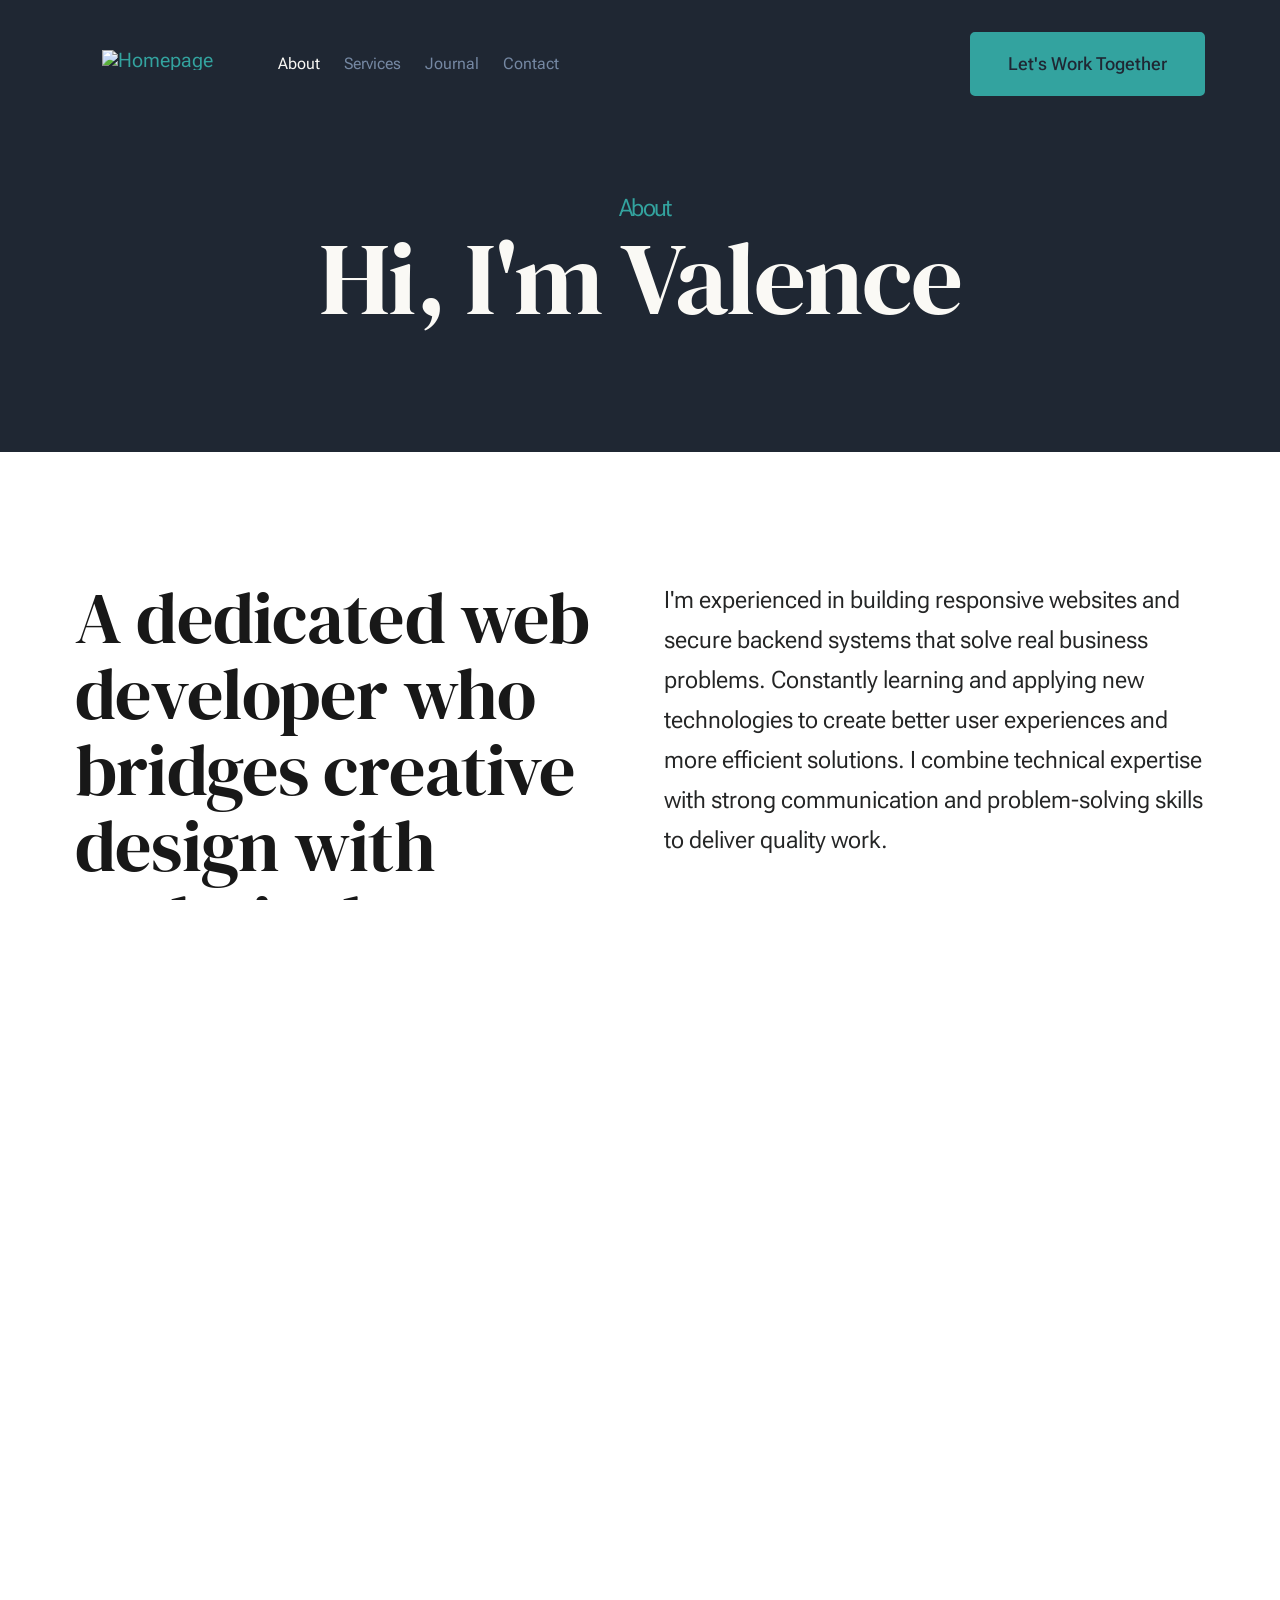
==== commit 888c76aa: "Portfolio" ====
--- a/about.html
+++ b/about.html
@@ -5,7 +5,7 @@
     <!--- basic page needs
     ================================================== -->
     <meta charset="utf-8">
-    <meta name="viewport" content="width=device-width, initial-scale=1">
+    <meta name="viewport" content="width=device-width, initial-scale=1, viewport-fit=cover">
     <title>About - Valence Mwigani | Full Stack Developer</title>
     <meta name="description" content="Valence Mwigani - Full Stack Developer. Experience, education, skills, and projects from Dar es Salaam, Tanzania.">
 
@@ -95,7 +95,6 @@
                                 <span class="page-title__small-type text-pretitle">About</span>
                                 Hi, I'm Valence
                             </h1>
-                            <p class="lead" style="margin-top: 1rem;">Dar es Salaam, Tanzania · +255 753 775 184 · <a href="mailto:mwiganivalence@gmail.com">mwiganivalence@gmail.com</a></p>
                         </div>
                     </div>
                </section> <!-- end pageheader --> 
--- a/css/styles.css
+++ b/css/styles.css
@@ -976,12 +976,15 @@
 	box-sizing: inherit;
 }
 
-html,
+html {
+	height     : 100%;
+	overflow-x : hidden;
+	-ms-overflow-style: scrollbar;
+}
+
 body {
-	height: 100%;
-}
-
-body {
+	height                    : 100%;
+	overflow-x                : hidden;
 	background-color          : var(--color-body);
 	-webkit-overflow-scrolling: touch;
 	-webkit-text-size-adjust  : 100%;
@@ -996,6 +999,8 @@
 
 a {
 	text-decoration: none;
+	-webkit-tap-highlight-color: transparent;
+	tap-highlight-color: transparent;
 }
 
 svg,
@@ -4249,6 +4254,97 @@
 	margin-top: var(--vspace-2);
 }
 
+/* -------------------------------------------------------------------
+ * project cards
+ * ------------------------------------------------------------------- */
+.grid-projects {
+	--min-width: 320px;
+}
+
+.project-card {
+	background     : rgba(255, 255, 255, 0.03);
+	border         : 1px solid rgba(255, 255, 255, 0.08);
+	border-radius  : 8px;
+	padding        : var(--vspace-1_5);
+	transition     : border-color 0.25s ease, background 0.25s ease;
+}
+
+.project-card:hover {
+	background     : rgba(255, 255, 255, 0.05);
+	border-color   : rgba(58, 157, 140, 0.35);
+}
+
+.project-card__header {
+	display        : flex;
+	flex-wrap      : wrap;
+	gap            : 0.5rem;
+	margin-bottom  : var(--vspace-0_5);
+}
+
+.project-card__role {
+	font-size      : var(--text-xs);
+	font-weight    : 600;
+	text-transform : uppercase;
+	letter-spacing : 0.08em;
+	color          : var(--color-1);
+}
+
+.project-card__tech {
+	font-size      : var(--text-xs);
+	color          : rgba(255, 255, 255, 0.45);
+}
+
+.project-card__title {
+	margin         : 0 0 var(--vspace-0_75);
+	font-size      : var(--text-lg);
+	line-height    : 1.25;
+	color          : var(--color-3);
+}
+
+.project-card__bullets {
+	list-style     : none;
+	margin         : 0 0 var(--vspace-1);
+	padding-left   : 0;
+	font-size      : var(--text-sm);
+	line-height    : 1.55;
+	color          : rgba(255, 255, 255, 0.75);
+}
+
+.project-card__bullets li {
+	position       : relative;
+	padding-left   : 1.25rem;
+	margin-bottom  : 0.35rem;
+}
+
+.project-card__bullets li::before {
+	content        : "·";
+	position       : absolute;
+	left           : 0;
+	color          : var(--color-1);
+	font-weight    : bold;
+}
+
+.project-card__link {
+	display        : inline-flex;
+	align-items    : center;
+	gap            : 0.35rem;
+	font-size      : var(--text-sm);
+	font-weight    : 600;
+	color          : var(--color-1) !important;
+	transition     : gap 0.2s ease, color 0.2s ease;
+}
+
+.project-card__link:hover {
+	color          : var(--color-1-light) !important;
+	gap            : 0.5rem;
+}
+
+.project-card__link::after {
+	content        : "↗";
+	font-size      : 0.85em;
+	opacity        : 0.9;
+}
+
 
 
 /* ===================================================================
@@ -4751,3 +4847,156 @@
 .contact-list li {
 	padding-left: 0;
 }
+
+
+/* ===================================================================
+ * # MOBILE OPTIMIZATIONS
+ * Touch targets, layout, and performance
+ * ------------------------------------------------------------------- */
+
+/* Minimum touch target: 44x44px (WCAG 2.2) */
+@media screen and (max-width: 900px) {
+	.btn,
+	button,
+	.s-header__menu-toggle {
+		min-height: 44px;
+		min-width: 44px;
+	}
+
+	.s-header__nav a:not(.btn) {
+		display: inline-block;
+		padding: 0.75rem 0;
+		min-height: 44px;
+		line-height: 1.4;
+	}
+
+	.social-list a {
+		padding: 0.5rem;
+		min-width: 44px;
+		min-height: 44px;
+		display: inline-flex;
+		align-items: center;
+		justify-content: center;
+	}
+
+	.s-footer__social a {
+		min-width: 48px;
+		min-height: 48px;
+		padding: 0.625rem;
+	}
+
+	.ss-go-top a {
+		min-width: 48px;
+		min-height: 48px;
+	}
+}
+
+/* Intro: stack layout on narrow screens */
+@media screen and (max-width: 500px) {
+	.s-intro {
+		--content-padding-top: max(10rem, 14vh);
+		--content-padding-bottom: 6rem;
+	}
+
+	.s-intro__content-inner {
+		display: grid;
+		grid-template-columns: 1fr;
+		gap: var(--vspace-2);
+	}
+
+	.s-intro__content-text {
+		grid-column: 1;
+	}
+
+	.s-intro__content-title {
+		font-size: clamp(2.5rem, 9vw, 4rem);
+		line-height: 1.15;
+	}
+
+	.s-intro__content-media {
+		grid-column: 1;
+		grid-row: 2;
+		justify-self: center;
+	}
+
+	.s-intro__content-media img {
+		width: min(280px, 85vw);
+		max-width: 100%;
+	}
+
+	.s-intro__content-pretitle {
+		padding-left: 6rem;
+		transform: translate(-5.6rem, 0);
+		font-size: var(--text-sm);
+	}
+
+	.s-intro__content-pretitle::before {
+		width: 5rem;
+	}
+
+	.s-intro__scroll-down {
+		grid-column: 1;
+		grid-row: 3;
+		margin-top: 0;
+	}
+
+	.s-intro__scroll-down a {
+		padding: 0.5rem 0;
+	}
+}
+
+/* Footer: improved spacing and readability */
+@media screen and (max-width: 480px) {
+	.s-footer {
+		padding-top: var(--vspace-2_5);
+		padding-bottom: var(--vspace-2_5);
+	}
+
+	.s-footer__bottom {
+		flex-direction: column;
+		align-items: center;
+		text-align: center;
+		gap: var(--vspace-1_5);
+	}
+
+	.ss-copyright {
+		display: flex;
+		flex-direction: column;
+		align-items: center;
+		gap: 0.25rem;
+	}
+
+	.ss-copyright span {
+		display: block;
+		text-align: center;
+	}
+
+	.ss-copyright span::after {
+		display: none;
+	}
+}
+
+/* Respect reduced motion preference */
+@media (prefers-reduced-motion: reduce) {
+	*,
+	*::before,
+	*::after {
+		animation-duration: 0.01ms !important;
+		animation-iteration-count: 1 !important;
+		transition-duration: 0.01ms !important;
+	}
+}
+
+/* Safe area insets for notched devices */
+@supports (padding: max(0px)) {
+	.s-header__block,
+	.s-footer {
+		padding-left: max(var(--gutter), env(safe-area-inset-left));
+		padding-right: max(var(--gutter), env(safe-area-inset-right));
+	}
+
+	.ss-go-top {
+		right: max(calc(6vw + 1rem), env(safe-area-inset-right));
+		bottom: max(var(--vspace-0_5), env(safe-area-inset-bottom));
+	}
+}
